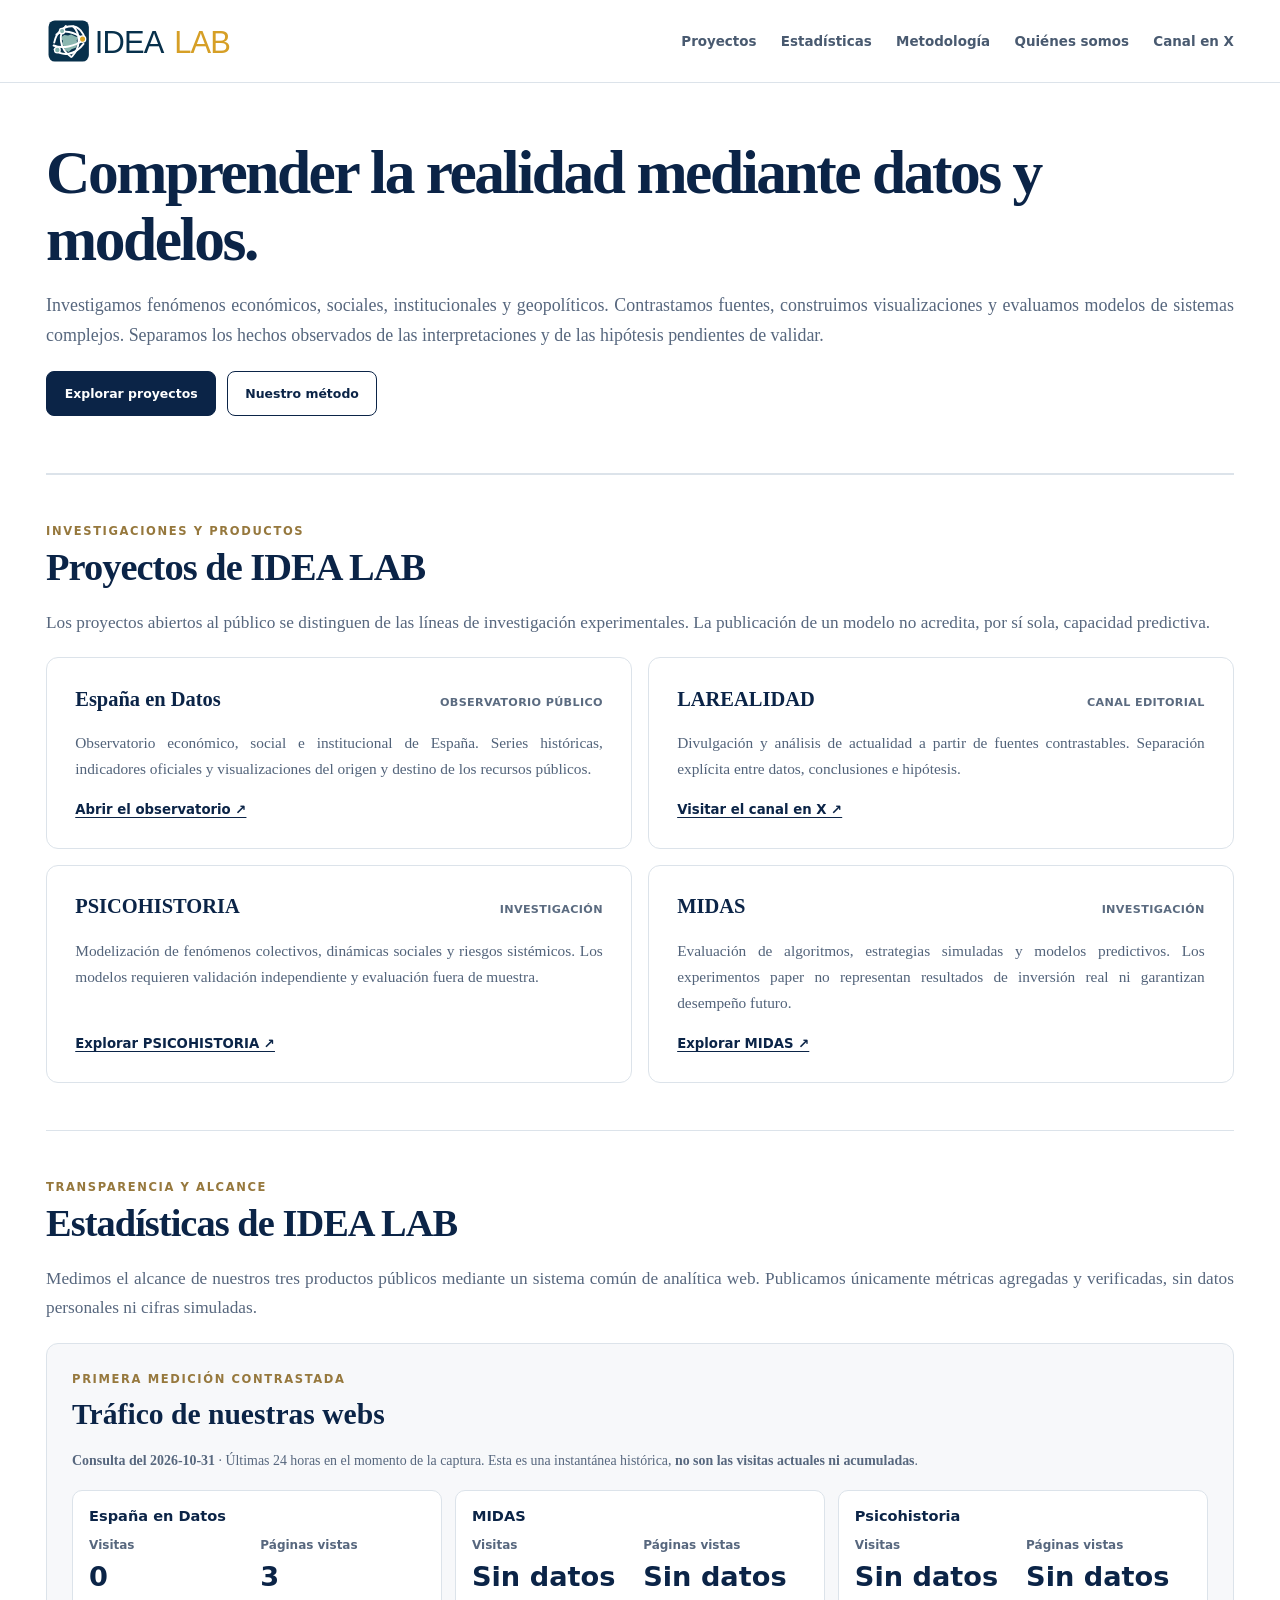
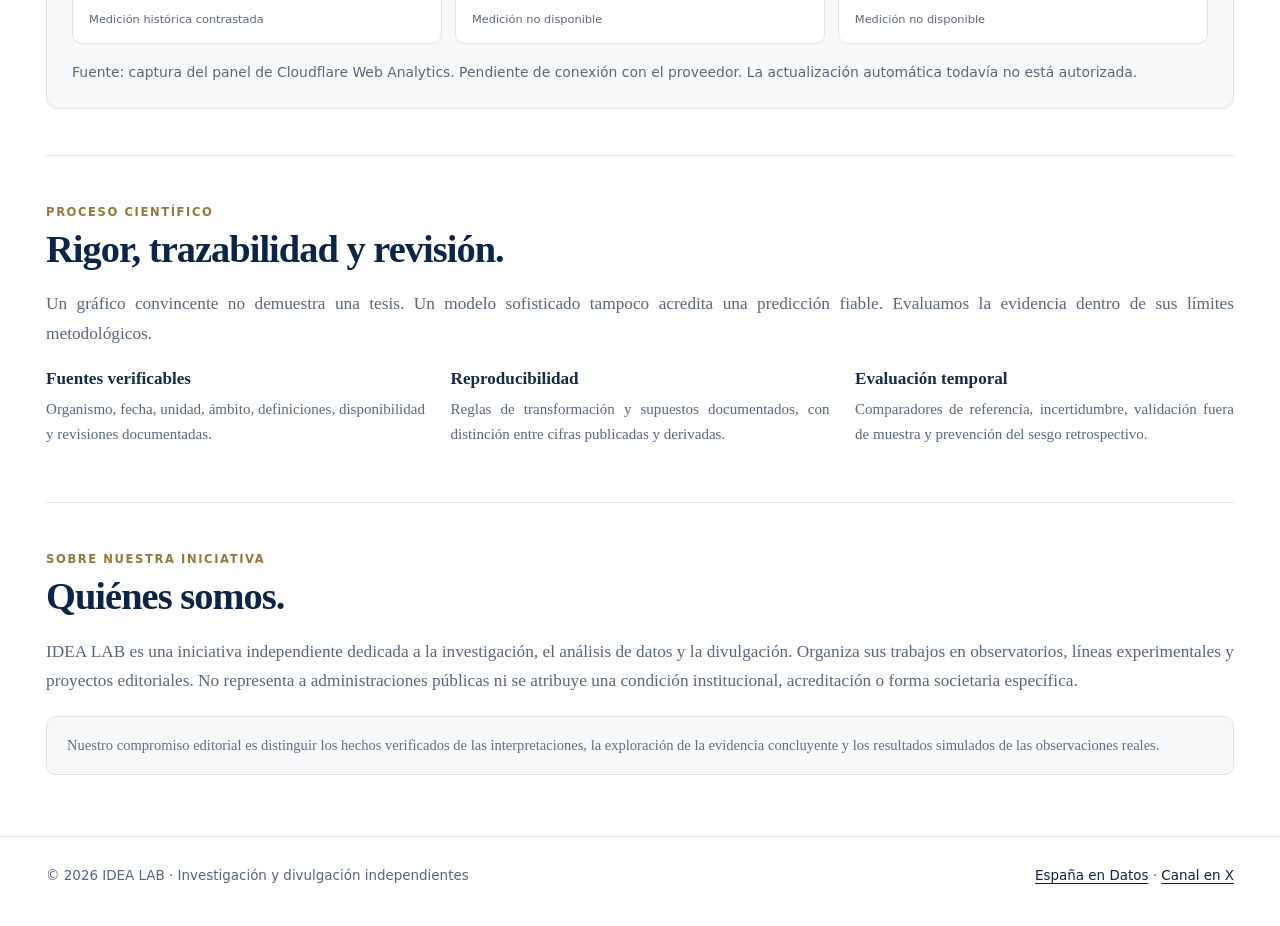
==== index.html @ 25f00e47 "Link the reviewed public Psicohistoria laboratory" ====
<!doctype html>
<html lang="es">
<head>
  <meta charset="utf-8">
  <meta name="viewport" content="width=device-width, initial-scale=1">
  <meta name="theme-color" content="#0b2447">
  <meta name="description" content="IDEA LAB: investigación independiente, datos verificables, observatorios y modelización de sistemas complejos.">
  <meta property="og:type" content="website">
  <meta property="og:title" content="IDEA LAB · Investigación, datos y modelización">
  <meta property="og:description" content="Observatorios, divulgación y modelos contrastables. Investigación independiente basada en evidencia.">
  <meta property="og:url" content="https://idealab2026.github.io/">
  <meta property="og:image" content="https://idealab2026.github.io/social-preview.svg">
  <meta name="twitter:card" content="summary_large_image">
  <link rel="icon" href="/favicon.svg" type="image/svg+xml">
  <link rel="apple-touch-icon" href="/icon-180.svg">
  <link rel="canonical" href="https://idealab2026.github.io/">
  <title>IDEA LAB · Investigación, datos y modelización</title>
  <style>
    :root {color-scheme:light;--navy:#0b2447;--ink:#142b49;--muted:#57677e;--gold:#b08e51;--line:#dce3ea;--paper:#f7f8fa;--teal:#83b3ac}
    *,*::before,*::after {box-sizing:border-box}
    html {scroll-behavior:smooth}
    body {margin:0;background:#fff;color:var(--ink);font-family:Georgia,"Times New Roman",serif}
    a {color:var(--navy);text-underline-offset:3px}
    a:focus-visible {outline:3px solid var(--gold);outline-offset:4px;border-radius:3px}
    .container {max-width:1480px;padding-inline:clamp(16px,3.6vw,58px);margin-inline:auto}
    .header {border-bottom:1px solid var(--line);background:rgba(255,255,255,.97);position:sticky;top:0;z-index:10}
    .headinner {display:flex;align-items:center;justify-content:space-between;gap:1.4rem;min-height:82px}
    .brand {display:block;flex:none;line-height:0}
    .brand img {width:clamp(156px,17vw,208px);height:auto}
    .nav {display:flex;align-items:center;justify-content:flex-end;gap:clamp(12px,1.9vw,30px);flex-wrap:wrap}
    .nav a {font-family:system-ui,-apple-system,sans-serif;text-decoration:none;font-size:.84rem;font-weight:650;color:#495a70}
    .nav a:hover,.textlink:hover {color:#97763c}
    .eyebrow {font:800 .72rem/1.5 system-ui,-apple-system,sans-serif;color:#96783d;letter-spacing:.14em;text-transform:uppercase}
    .hero {display:block;width:100%;padding-block:clamp(28px,4.4vw,64px);border-bottom:1px solid var(--line)}
    h1 {font-size:clamp(2.35rem,4.8vw,5.1rem);line-height:1.08;letter-spacing:-.04em;margin:0 0 1.1rem;color:var(--navy);font-weight:700;width:100%;max-width:none}
    h2 {font-size:clamp(1.8rem,3vw,3.25rem);line-height:1.17;letter-spacing:-.025em;margin:.35rem 0 1rem;color:var(--navy)}
    h3 {font-size:1.28rem;line-height:1.25;margin:0;color:var(--navy)}
    p {line-height:1.72;text-align:justify;text-align-last:left;hyphens:auto}
    .lead {display:block;width:100%;max-width:none;font-size:clamp(1.04rem,1.4vw,1.22rem);color:var(--muted);text-align:justify;text-align-last:left;hyphens:auto;margin:0 0 1.25rem}
    .buttons {display:flex;gap:.65rem;flex-wrap:wrap;margin-top:1.2rem}
    .button {display:inline-flex;align-items:center;justify-content:center;min-height:45px;padding:.65rem 1.1rem;border-radius:8px;border:1px solid var(--navy);font:.78rem/1.3 system-ui,sans-serif;font-weight:750;text-decoration:none}
    .button.primary {background:var(--navy);color:#fff}
    .section {padding-block:clamp(26px,3.6vw,55px);border-top:1px solid var(--line)}
    .sectionintro {color:var(--muted);font-size:1.08rem;margin-bottom:1.25rem;width:100%;max-width:none;text-align:justify;text-align-last:left;hyphens:auto}
    .cards {display:grid;grid-template-columns:repeat(2,minmax(0,1fr));gap:1rem}
    .card {border:1px solid var(--line);border-radius:12px;padding:clamp(18px,2.2vw,30px);display:flex;flex-direction:column;min-height:0;background:#fff}
    .cardtop {display:flex;align-items:baseline;justify-content:space-between;gap:12px;flex-wrap:wrap}
    .status {font:750 .7rem/1.5 system-ui,sans-serif;color:#5b6b80;letter-spacing:.03em}
    .card p {font-size:.96rem;color:#52637a;margin:1.1rem 0}
    .textlink {margin-top:auto;font:750 .83rem/1.5 system-ui,sans-serif}
    .mutedlink {margin-top:auto;font:700 .8rem system-ui,sans-serif;color:#68778b}
    .values {display:grid;grid-template-columns:repeat(3,minmax(0,1fr));gap:1.6rem}
    .value strong {font-size:1.07rem}
    .value p {color:var(--muted);font-size:.94rem;margin:.5rem 0}
    .note {background:var(--paper);padding:1rem 1.25rem;border:1px solid var(--line);border-radius:10px;color:#5f6e83;font-size:.91rem}
    .footer {border-top:1px solid var(--line);padding-block:28px 40px;font: .84rem/1.6 system-ui,sans-serif;color:#53667f}
    .footinner {display:flex;justify-content:space-between;gap:1rem;flex-wrap:wrap}
    @media(max-width:880px){.hero{padding-block:34px 30px}.values{grid-template-columns:1fr;gap:.8rem}}
    @media(max-width:620px){.headinner{align-items:flex-start;min-height:0;padding-block:12px;flex-wrap:wrap}.nav{justify-content:flex-start;width:100%;gap:14px}.cards{grid-template-columns:1fr}.card{min-height:0}h1{letter-spacing:-.025em}.container{padding-inline:15px}}
    @media(prefers-reduced-motion:reduce){html{scroll-behavior:auto}}

    /* Estadísticas · fuente agregada y exclusiva de IDEA LAB */
    .stat-head{display:flex;align-items:flex-start;justify-content:space-between;gap:18px;margin-bottom:16px}
    .stat-head h3{font-size:clamp(1.3rem,2.3vw,1.8rem);margin:3px 0;color:var(--navy)}
    .stat-head p{font:.84rem/1.5 system-ui,sans-serif;color:var(--muted);margin:5px 0;max-width:64ch}
    .stat-filters{display:flex;gap:9px;align-items:center;flex-shrink:0}
    .stat-filters label{font:.7rem/1.4 system-ui,sans-serif;font-weight:700;color:var(--muted);display:grid;gap:5px}
    .stat-filters select{min-height:34px;padding:5px 24px 5px 9px;background:white;border:1px solid var(--line);border-radius:8px;color:var(--navy)}
    .stat-kpis{display:grid;grid-template-columns:repeat(3,minmax(0,1fr));gap:10px;margin:14px 0}
    .stat-kpis article,.stat-box{border:1px solid var(--line);border-radius:11px;padding:clamp(13px,1.4vw,19px);background:white}
    .stat-kpis article{display:grid;gap:8px}
    .stat-kpis span{font:700 .77rem/1.4 system-ui,sans-serif;color:var(--muted)}
    .stat-kpis strong{font-size:clamp(1.3rem,2.5vw,2rem);font-variant-numeric:tabular-nums;color:var(--navy)}
    .stat-content{display:grid;grid-template-columns:1.2fr 1fr;gap:12px}
    .stat-box-title{display:flex;align-items:center;justify-content:space-between;gap:10px;border-bottom:1px solid var(--line);padding-bottom:10px}
    .stat-box-title strong{font:750 .86rem system-ui,sans-serif}
    .stat-box-title span{font:.73rem system-ui,sans-serif;color:var(--muted)}
    .stat-bars{height:180px;display:flex;align-items:end;gap:clamp(3px,.6vw,9px);padding:17px 0 0}
    .stat-bar-item{height:100%;display:flex;flex:0 0 clamp(24px,5vw,46px);min-width:0;flex-direction:column;align-items:stretch;gap:4px}
    .stat-bar-rail{flex:1;display:flex;align-items:end;position:relative;min-height:0;border-bottom:1px solid var(--line)}
    .stat-bar-rail i{display:block;width:100%;background:#2b688f;border-radius:4px 4px 0 0;opacity:.9}
    .stat-bar-rail i.stat-missing{height:2px;background:#bcc6d1}
    .stat-bar-item>span{font:600 .56rem/1.3 system-ui,sans-serif;color:#617087;text-align:center;white-space:nowrap}
    .stat-site-list article{padding:11px 0;border-bottom:1px solid var(--line)}
    .stat-site-list article:last-child{border-bottom:0}
    .stat-site-title{display:flex;justify-content:space-between;align-items:baseline;gap:8px}
    .stat-site-title a{font:750 .91rem system-ui,sans-serif;text-decoration:none}
    .stat-site-title strong{font:750 .93rem system-ui,sans-serif;font-variant-numeric:tabular-nums}
    .stat-site-title strong.stat-site-visits{font-size:clamp(1.1rem,1.65vw,1.55rem);color:var(--navy);white-space:nowrap}
    .stat-site-title strong.stat-site-visits small{font:600 .72rem/1.3 system-ui,sans-serif;color:var(--muted)}
    .stat-site-pageviews{font-weight:700;color:var(--navy)}
    .stat-bars{overflow-x:auto;justify-content:flex-start}

    .stat-site-list p{font:.73rem/1.3 system-ui,sans-serif;color:var(--muted);margin:4px 0}
    .stat-progress{height:5px;border-radius:9px;background:#e9eef2;overflow:hidden}
    .stat-progress i{display:block;height:100%;background:#348a90;border-radius:9px}
    .stat-source{font:.73rem/1.5 system-ui,sans-serif;color:var(--muted);margin:13px 0 0}
    .stat-await{border:1px solid var(--line);border-radius:12px;padding:clamp(16px,3vw,25px);background:var(--paper)}
    .stat-await>strong{font-size:1.13rem;color:var(--navy)}
    .stat-await p{font-size:.87rem;color:var(--muted)}
    .stat-products{display:grid;grid-template-columns:repeat(3,minmax(0,1fr));gap:10px;margin:12px 0}
    .stat-products a{display:grid;gap:7px;padding:13px;background:white;border:1px solid var(--line);border-radius:9px;font:750 .83rem system-ui,sans-serif;text-decoration:none}
    .stat-products small{font-size:.69rem;color:var(--muted);font-weight:500}
    .stat-empty{padding:38px 12px;font:.85rem/1.5 system-ui,sans-serif;color:var(--muted)}

    .stat-snapshot-title{font-size:clamp(1.35rem,2.5vw,1.85rem);margin:.45rem 0 1rem}
    .stat-snapshot-cards{display:grid;grid-template-columns:repeat(3,minmax(0,1fr));gap:.8rem;margin:1.1rem 0}
    .stat-snapshot-card{background:#fff;border:1px solid var(--line);border-radius:10px;padding:1rem;min-width:0}
    .stat-snapshot-counts{display:grid;grid-template-columns:repeat(2,minmax(0,1fr));gap:.4rem;margin:.9rem 0}
    .stat-snapshot-counts span{display:grid;gap:.3rem;font:600 .75rem/1.3 system-ui,sans-serif;color:var(--muted)}
    .stat-snapshot-counts strong{font-size:clamp(1.1rem,2.2vw,1.7rem);font-variant-numeric:tabular-nums;color:var(--navy)}
    .stat-snapshot-card small{font:.71rem/1.4 system-ui,sans-serif;color:var(--muted)}
    @media(max-width:750px){.stat-snapshot-cards{grid-template-columns:1fr}.stat-snapshot-counts{gap:1rem}}
    @media(max-width:880px){.stat-content{grid-template-columns:1fr}}
    @media(max-width:620px){.stat-head{flex-direction:column}.stat-filters{width:100%;justify-content:flex-start}
      .stat-kpis{grid-template-columns:repeat(3,minmax(0,1fr));gap:5px}.stat-kpis article{padding:10px}
      .stat-kpis span{font-size:.66rem}.stat-kpis strong{font-size:1.17rem}
      .stat-products{grid-template-columns:1fr}.stat-bars{height:145px}.stat-bar-item>span{font-size:.5rem}}

  </style>
</head>
<body>
  <header class="header"><div class="container headinner">
    <a class="brand" href="/" aria-label="IDEA LAB · Inicio"><img src="/logo-idea-lab.svg" width="208" height="50" alt="IDEA LAB"></a>
    <nav class="nav" aria-label="Menú principal"><a href="#proyectos">Proyectos</a><a href="#estadisticas">Estadísticas</a><a href="#metodo">Metodología</a><a href="#nosotros">Quiénes somos</a><a href="https://x.com/LARREALIDAD" target="_blank" rel="noopener noreferrer">Canal en X</a></nav>
  </div></header>
  <main class="container">
    <section class="hero" aria-labelledby="main-title">
      <h1 id="main-title">Comprender la realidad mediante datos y modelos.</h1>
      <p class="lead">Investigamos fenómenos económicos, sociales, institucionales y geopolíticos. Contrastamos fuentes, construimos visualizaciones y evaluamos modelos de sistemas complejos. Separamos los hechos observados de las interpretaciones y de las hipótesis pendientes de validar.</p>
      <div class="buttons"><a class="button primary" href="#proyectos">Explorar proyectos</a><a class="button" href="#metodo">Nuestro método</a></div>
    </section>
    <section class="section" id="proyectos" aria-labelledby="proyectos-title">
      <span class="eyebrow">Investigaciones y productos</span><h2 id="proyectos-title">Proyectos de IDEA LAB</h2>
      <p class="sectionintro">Los proyectos abiertos al público se distinguen de las líneas de investigación experimentales. La publicación de un modelo no acredita, por sí sola, capacidad predictiva.</p>
      <div class="cards">
        <article class="card"><div class="cardtop"><h3>España en Datos</h3><span class="status">OBSERVATORIO PÚBLICO</span></div><p>Observatorio económico, social e institucional de España. Series históricas, indicadores oficiales y visualizaciones del origen y destino de los recursos públicos.</p><a class="textlink" href="https://idealab2026.github.io/dashboard-gobierno/">Abrir el observatorio ↗</a></article>
        <article class="card"><div class="cardtop"><h3>LAREALIDAD</h3><span class="status">CANAL EDITORIAL</span></div><p>Divulgación y análisis de actualidad a partir de fuentes contrastables. Separación explícita entre datos, conclusiones e hipótesis.</p><a class="textlink" href="https://x.com/LARREALIDAD" target="_blank" rel="noopener noreferrer">Visitar el canal en X ↗</a></article>
        <article class="card"><div class="cardtop"><h3>PSICOHISTORIA</h3><span class="status">INVESTIGACIÓN</span></div><p>Modelización de fenómenos colectivos, dinámicas sociales y riesgos sistémicos. Los modelos requieren validación independiente y evaluación fuera de muestra.</p><a class="textlink" href="https://idealab2026.github.io/psicohistoria/">Explorar PSICOHISTORIA ↗</a></article>
        <article class="card"><div class="cardtop"><h3>MIDAS</h3><span class="status">INVESTIGACIÓN</span></div><p>Evaluación de algoritmos, estrategias simuladas y modelos predictivos. Los experimentos paper no representan resultados de inversión real ni garantizan desempeño futuro.</p><a class="textlink" href="https://idealab2026.github.io/laboratorio-cuantitativo/">Explorar MIDAS ↗</a></article>
      </div>
    </section>
    <section class="section" id="estadisticas" aria-labelledby="estadisticas-title">
      <span class="eyebrow">Transparencia y alcance</span><h2 id="estadisticas-title">Estadísticas de IDEA LAB</h2>
      <p class="sectionintro">Medimos el alcance de nuestros tres productos públicos mediante un sistema común de analítica web. Publicamos únicamente métricas agregadas y verificadas, sin datos personales ni cifras simuladas.</p>
      <div id="stats-dashboard" aria-live="polite"><div class="stat-await"><strong>Consultando estadísticas…</strong><p>El informe se genera con datos agregados procedentes del proveedor de analítica web.</p></div></div>
    </section>
    <section class="section" id="metodo" aria-labelledby="metodo-title">
      <span class="eyebrow">Proceso científico</span><h2 id="metodo-title">Rigor, trazabilidad y revisión.</h2>
      <p class="sectionintro">Un gráfico convincente no demuestra una tesis. Un modelo sofisticado tampoco acredita una predicción fiable. Evaluamos la evidencia dentro de sus límites metodológicos.</p>
      <div class="values"><div class="value"><strong>Fuentes verificables</strong><p>Organismo, fecha, unidad, ámbito, definiciones, disponibilidad y revisiones documentadas.</p></div><div class="value"><strong>Reproducibilidad</strong><p>Reglas de transformación y supuestos documentados, con distinción entre cifras publicadas y derivadas.</p></div><div class="value"><strong>Evaluación temporal</strong><p>Comparadores de referencia, incertidumbre, validación fuera de muestra y prevención del sesgo retrospectivo.</p></div></div>
    </section>
    <section class="section" id="nosotros" aria-labelledby="nosotros-title">
      <span class="eyebrow">Sobre nuestra iniciativa</span><h2 id="nosotros-title">Quiénes somos.</h2>
      <p class="sectionintro">IDEA LAB es una iniciativa independiente dedicada a la investigación, el análisis de datos y la divulgación. Organiza sus trabajos en observatorios, líneas experimentales y proyectos editoriales. No representa a administraciones públicas ni se atribuye una condición institucional, acreditación o forma societaria específica.</p>
      <p class="note">Nuestro compromiso editorial es distinguir los hechos verificados de las interpretaciones, la exploración de la evidencia concluyente y los resultados simulados de las observaciones reales.</p>
    </section>
  </main>
  <footer class="footer"><div class="container footinner"><span>© 2026 IDEA LAB · Investigación y divulgación independientes</span><span><a href="https://idealab2026.github.io/dashboard-gobierno/">España en Datos</a> · <a href="https://x.com/LARREALIDAD" target="_blank" rel="noopener noreferrer">Canal en X</a></span></div></footer>
<script type="module" src="/stats.js"></script>
</body>
</html>
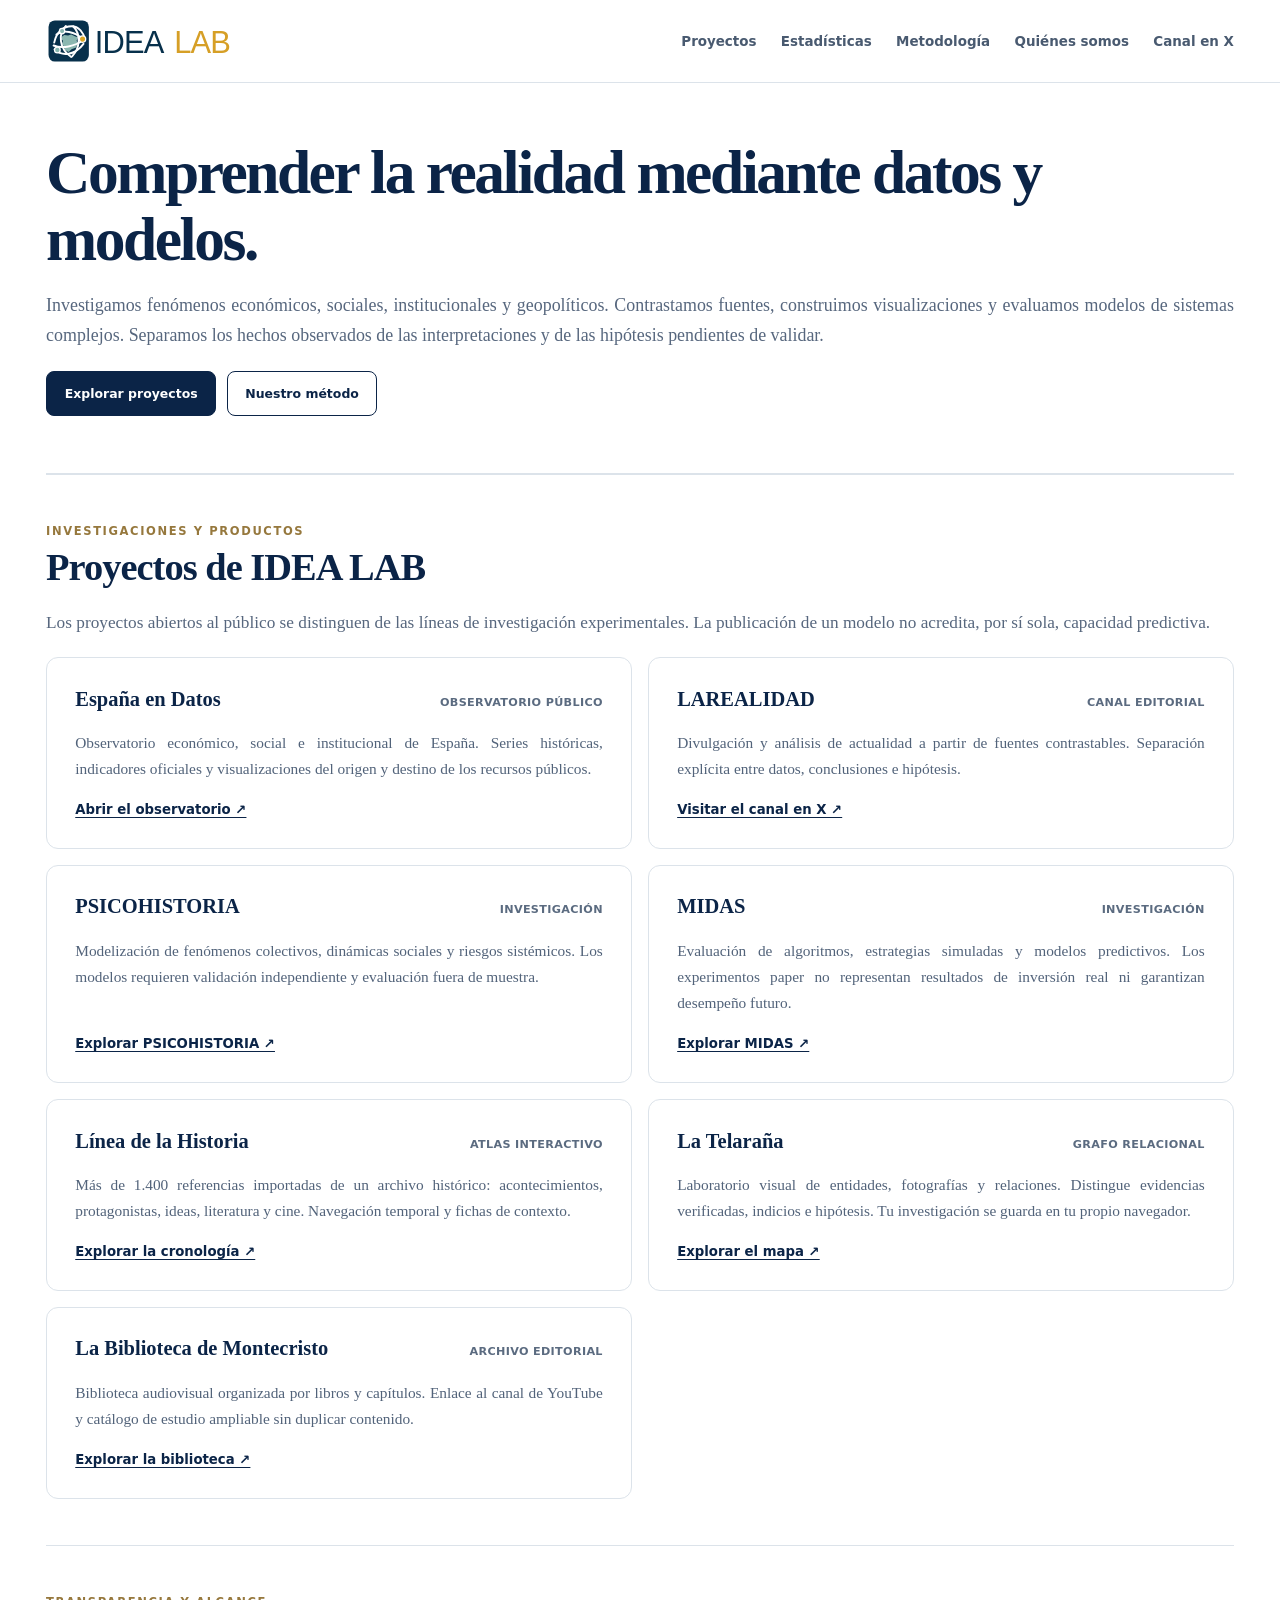
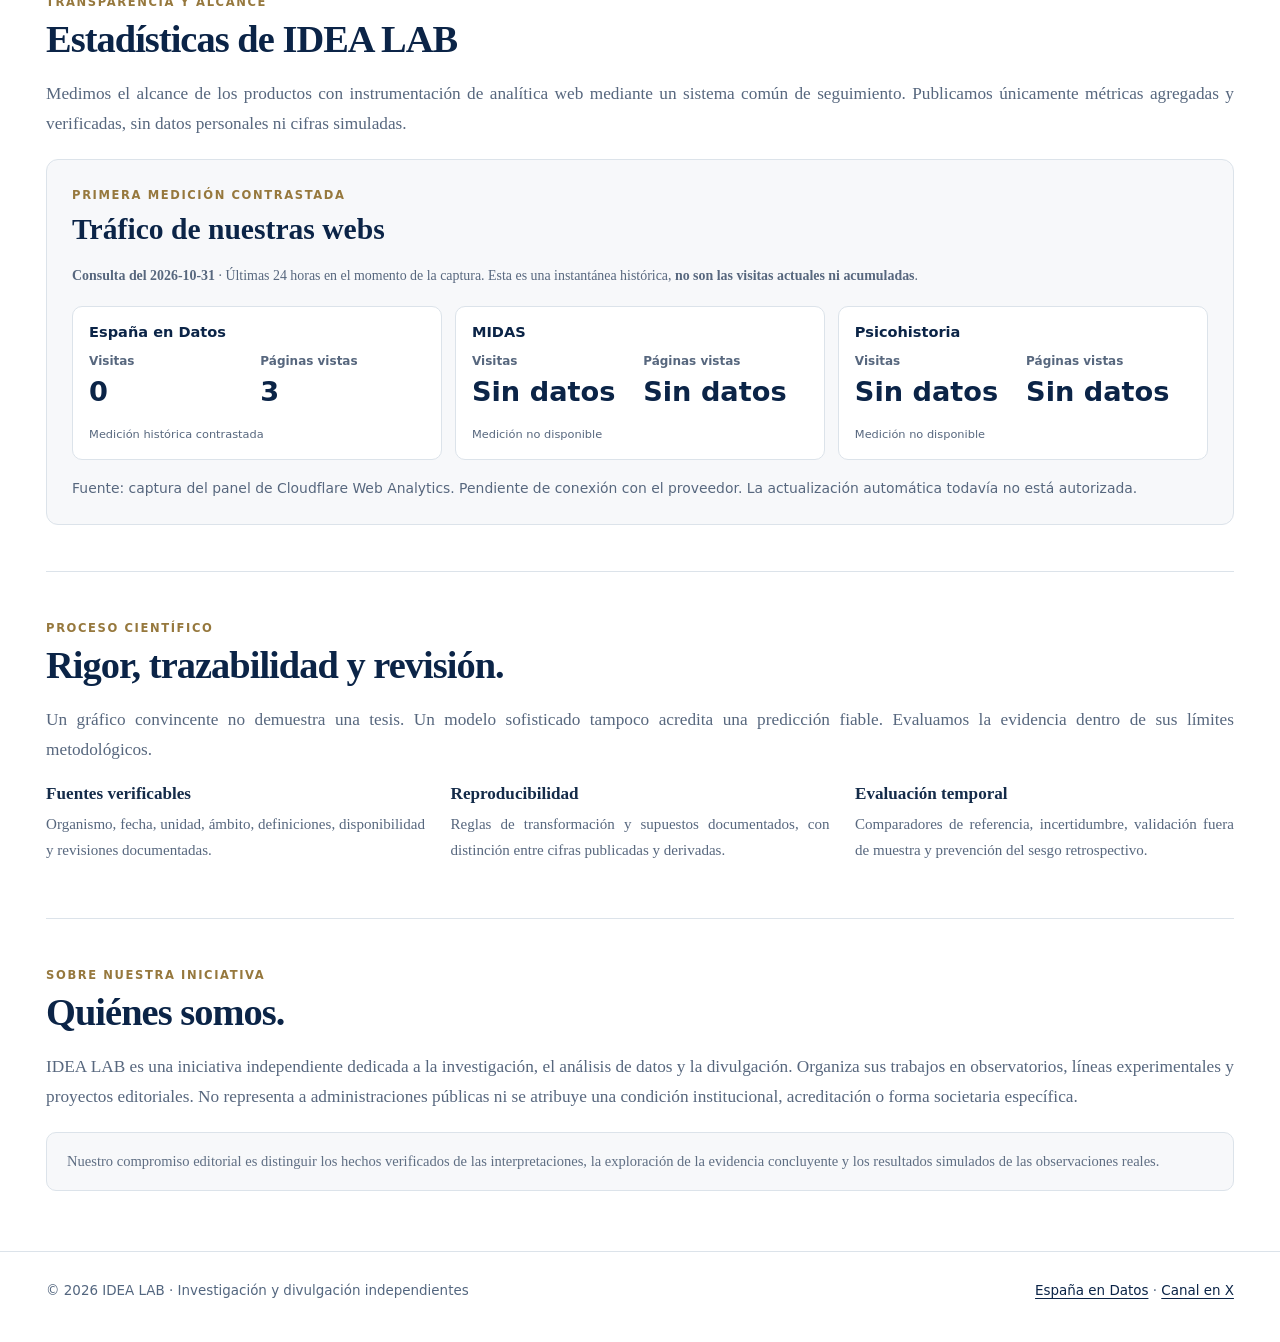
==== commit 924ecd62: "feat: list three new independent IDEA LAB web projects" ====
--- a/index.html
+++ b/index.html
@@ -138,11 +138,14 @@
         <article class="card"><div class="cardtop"><h3>LAREALIDAD</h3><span class="status">CANAL EDITORIAL</span></div><p>Divulgación y análisis de actualidad a partir de fuentes contrastables. Separación explícita entre datos, conclusiones e hipótesis.</p><a class="textlink" href="https://x.com/LARREALIDAD" target="_blank" rel="noopener noreferrer">Visitar el canal en X ↗</a></article>
         <article class="card"><div class="cardtop"><h3>PSICOHISTORIA</h3><span class="status">INVESTIGACIÓN</span></div><p>Modelización de fenómenos colectivos, dinámicas sociales y riesgos sistémicos. Los modelos requieren validación independiente y evaluación fuera de muestra.</p><a class="textlink" href="https://idealab2026.github.io/psicohistoria/">Explorar PSICOHISTORIA ↗</a></article>
         <article class="card"><div class="cardtop"><h3>MIDAS</h3><span class="status">INVESTIGACIÓN</span></div><p>Evaluación de algoritmos, estrategias simuladas y modelos predictivos. Los experimentos paper no representan resultados de inversión real ni garantizan desempeño futuro.</p><a class="textlink" href="https://idealab2026.github.io/laboratorio-cuantitativo/">Explorar MIDAS ↗</a></article>
+        <article class="card"><div class="cardtop"><h3>Línea de la Historia</h3><span class="status">ATLAS INTERACTIVO</span></div><p>Más de 1.400 referencias importadas de un archivo histórico: acontecimientos, protagonistas, ideas, literatura y cine. Navegación temporal y fichas de contexto.</p><a class="textlink" href="/linea-historia/">Explorar la cronología ↗</a></article>
+        <article class="card"><div class="cardtop"><h3>La Telaraña</h3><span class="status">GRAFO RELACIONAL</span></div><p>Laboratorio visual de entidades, fotografías y relaciones. Distingue evidencias verificadas, indicios e hipótesis. Tu investigación se guarda en tu propio navegador.</p><a class="textlink" href="/la-telarana/">Explorar el mapa ↗</a></article>
+        <article class="card"><div class="cardtop"><h3>La Biblioteca de Montecristo</h3><span class="status">ARCHIVO EDITORIAL</span></div><p>Biblioteca audiovisual organizada por libros y capítulos. Enlace al canal de YouTube y catálogo de estudio ampliable sin duplicar contenido.</p><a class="textlink" href="/biblioteca-montecristo/">Explorar la biblioteca ↗</a></article>
       </div>
     </section>
     <section class="section" id="estadisticas" aria-labelledby="estadisticas-title">
       <span class="eyebrow">Transparencia y alcance</span><h2 id="estadisticas-title">Estadísticas de IDEA LAB</h2>
-      <p class="sectionintro">Medimos el alcance de nuestros tres productos públicos mediante un sistema común de analítica web. Publicamos únicamente métricas agregadas y verificadas, sin datos personales ni cifras simuladas.</p>
+      <p class="sectionintro">Medimos el alcance de los productos con instrumentación de analítica web mediante un sistema común de seguimiento. Publicamos únicamente métricas agregadas y verificadas, sin datos personales ni cifras simuladas.</p>
       <div id="stats-dashboard" aria-live="polite"><div class="stat-await"><strong>Consultando estadísticas…</strong><p>El informe se genera con datos agregados procedentes del proveedor de analítica web.</p></div></div>
     </section>
     <section class="section" id="metodo" aria-labelledby="metodo-title">
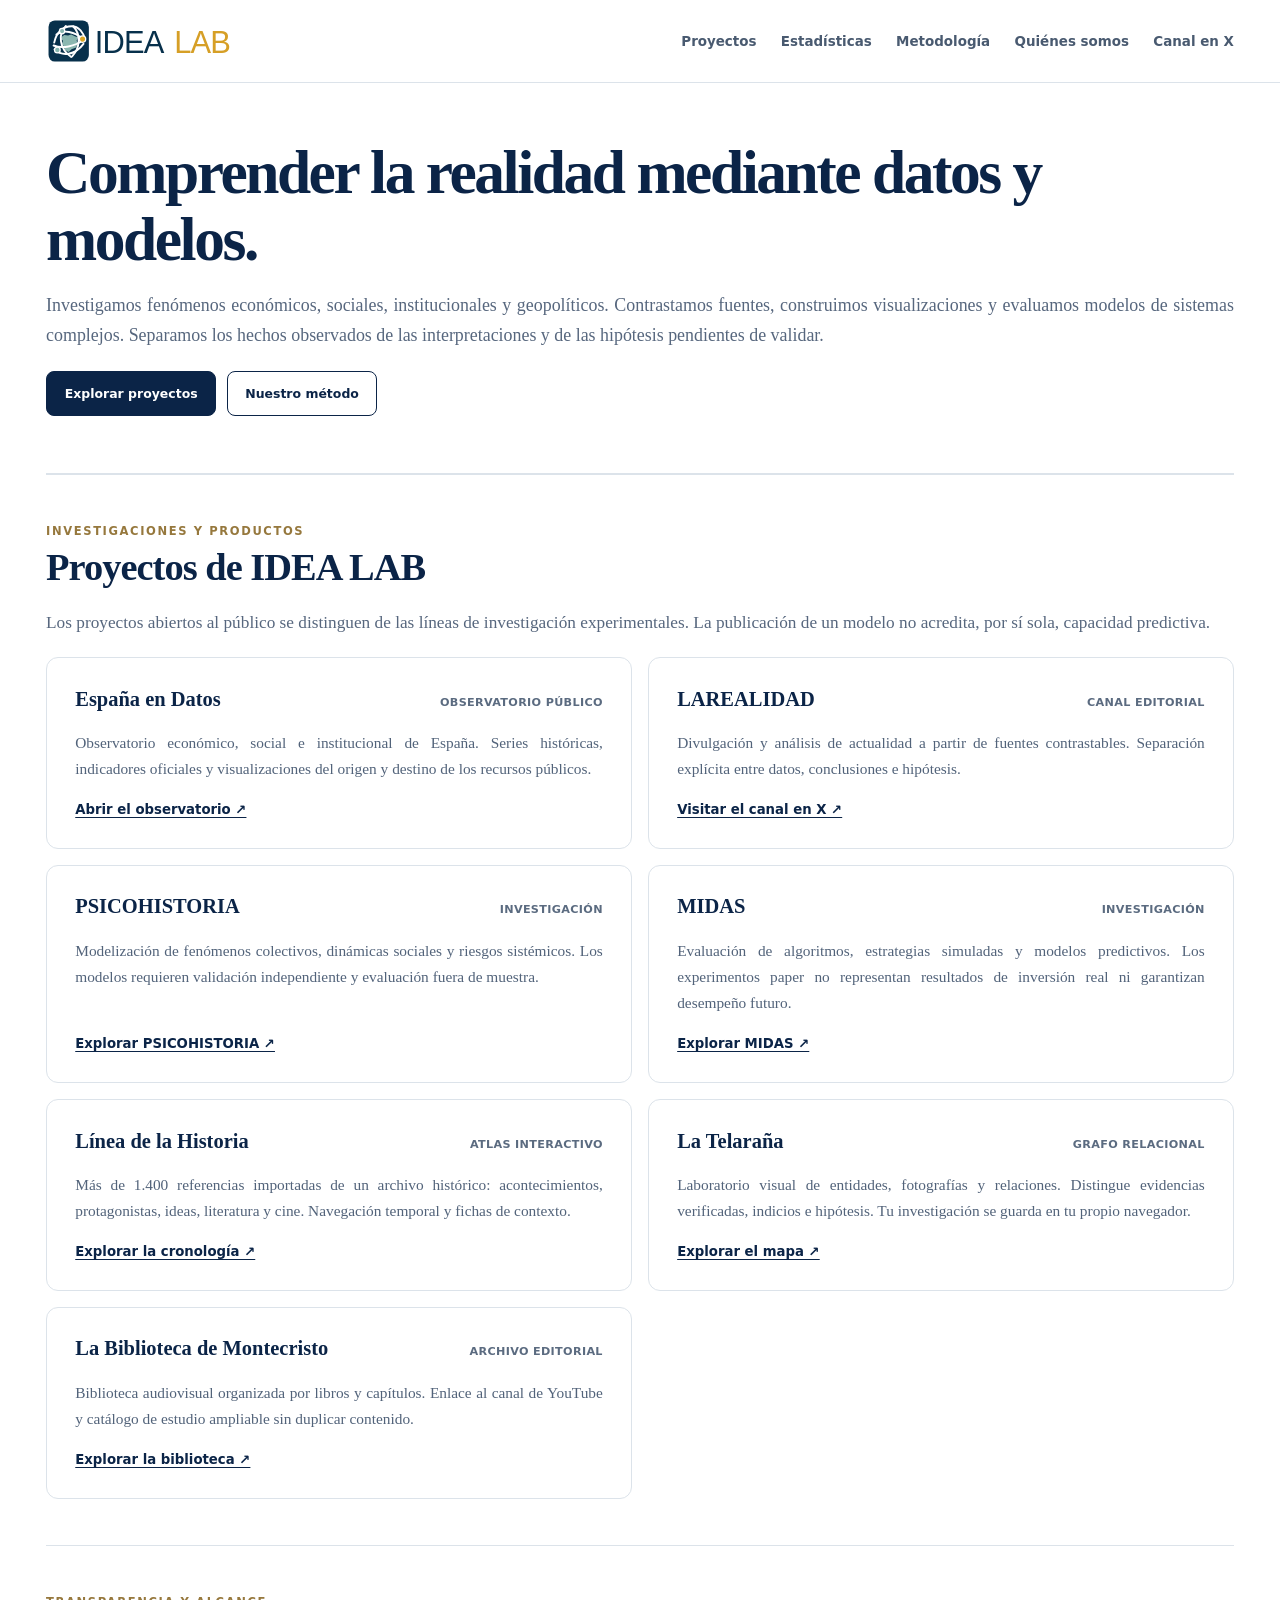
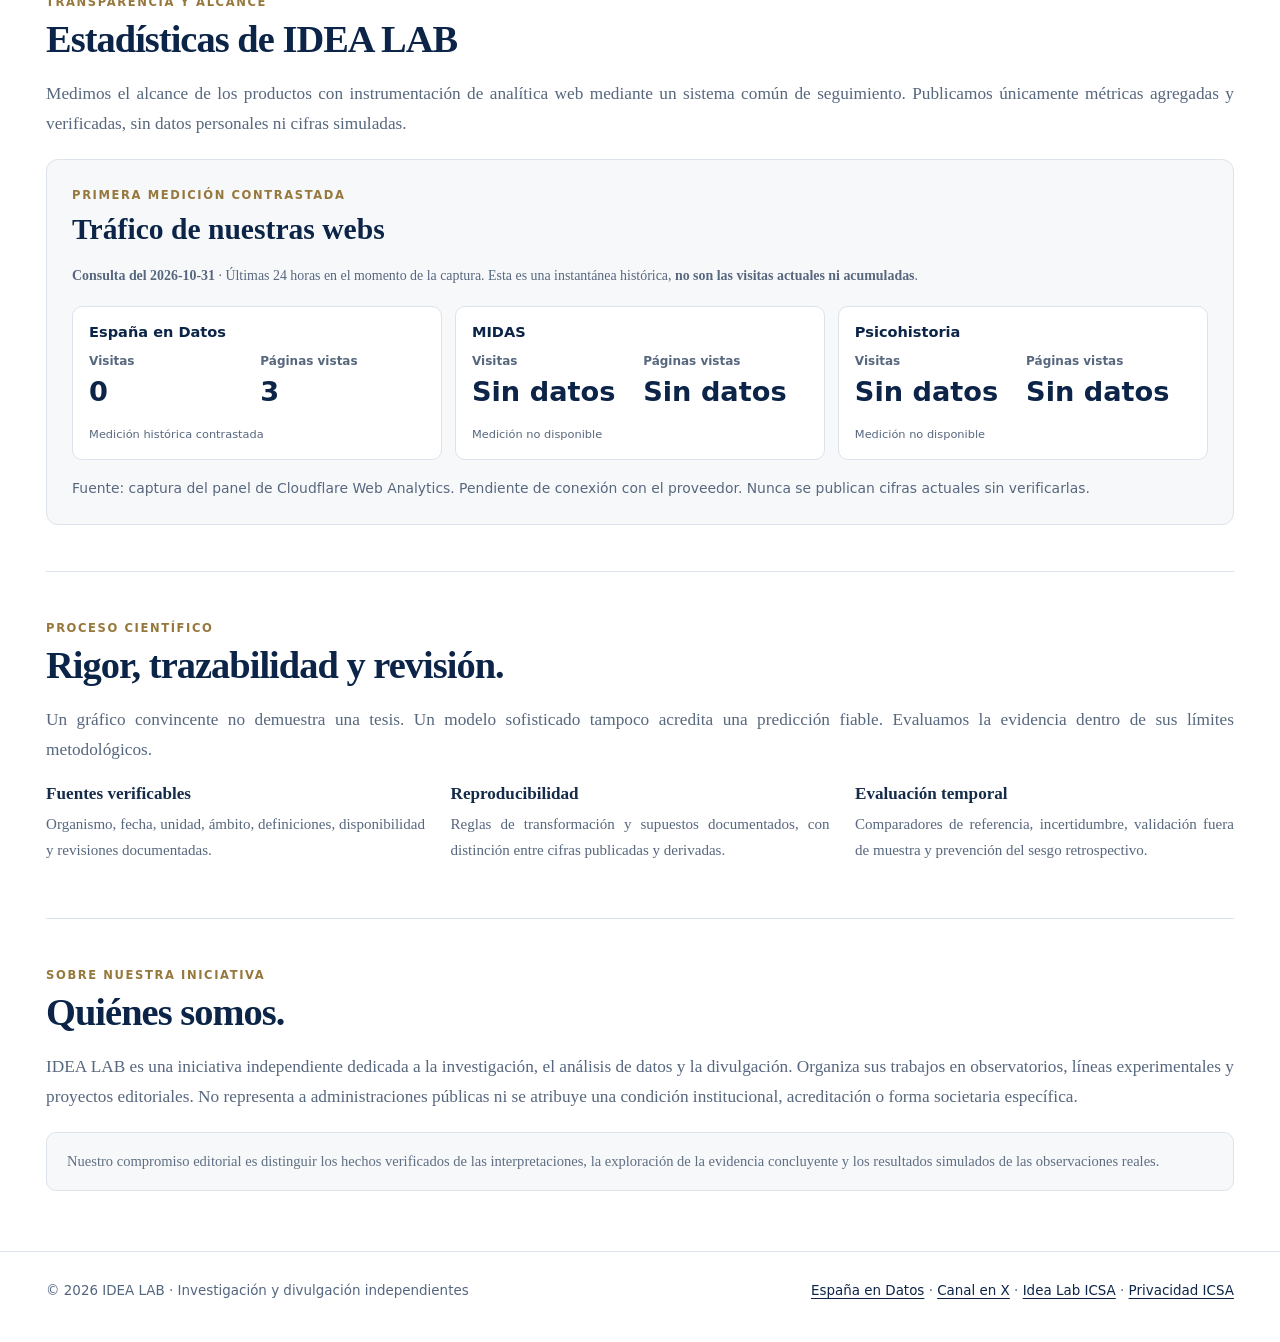
==== commit 3773c0ba: "feat(icsa): link public OAuth disclosures from IDEA LAB home" ====
--- a/index.html
+++ b/index.html
@@ -159,7 +159,7 @@
       <p class="note">Nuestro compromiso editorial es distinguir los hechos verificados de las interpretaciones, la exploración de la evidencia concluyente y los resultados simulados de las observaciones reales.</p>
     </section>
   </main>
-  <footer class="footer"><div class="container footinner"><span>© 2026 IDEA LAB · Investigación y divulgación independientes</span><span><a href="https://idealab2026.github.io/dashboard-gobierno/">España en Datos</a> · <a href="https://x.com/LARREALIDAD" target="_blank" rel="noopener noreferrer">Canal en X</a></span></div></footer>
+  <footer class="footer"><div class="container footinner"><span>© 2026 IDEA LAB · Investigación y divulgación independientes</span><span><a href="https://idealab2026.github.io/dashboard-gobierno/">España en Datos</a> · <a href="https://x.com/LARREALIDAD" target="_blank" rel="noopener noreferrer">Canal en X</a> · <a href="/icsa/">Idea Lab ICSA</a> · <a href="/icsa/privacidad.html">Privacidad ICSA</a></span></div></footer>
 <script type="module" src="/stats.js"></script>
 </body>
 </html>
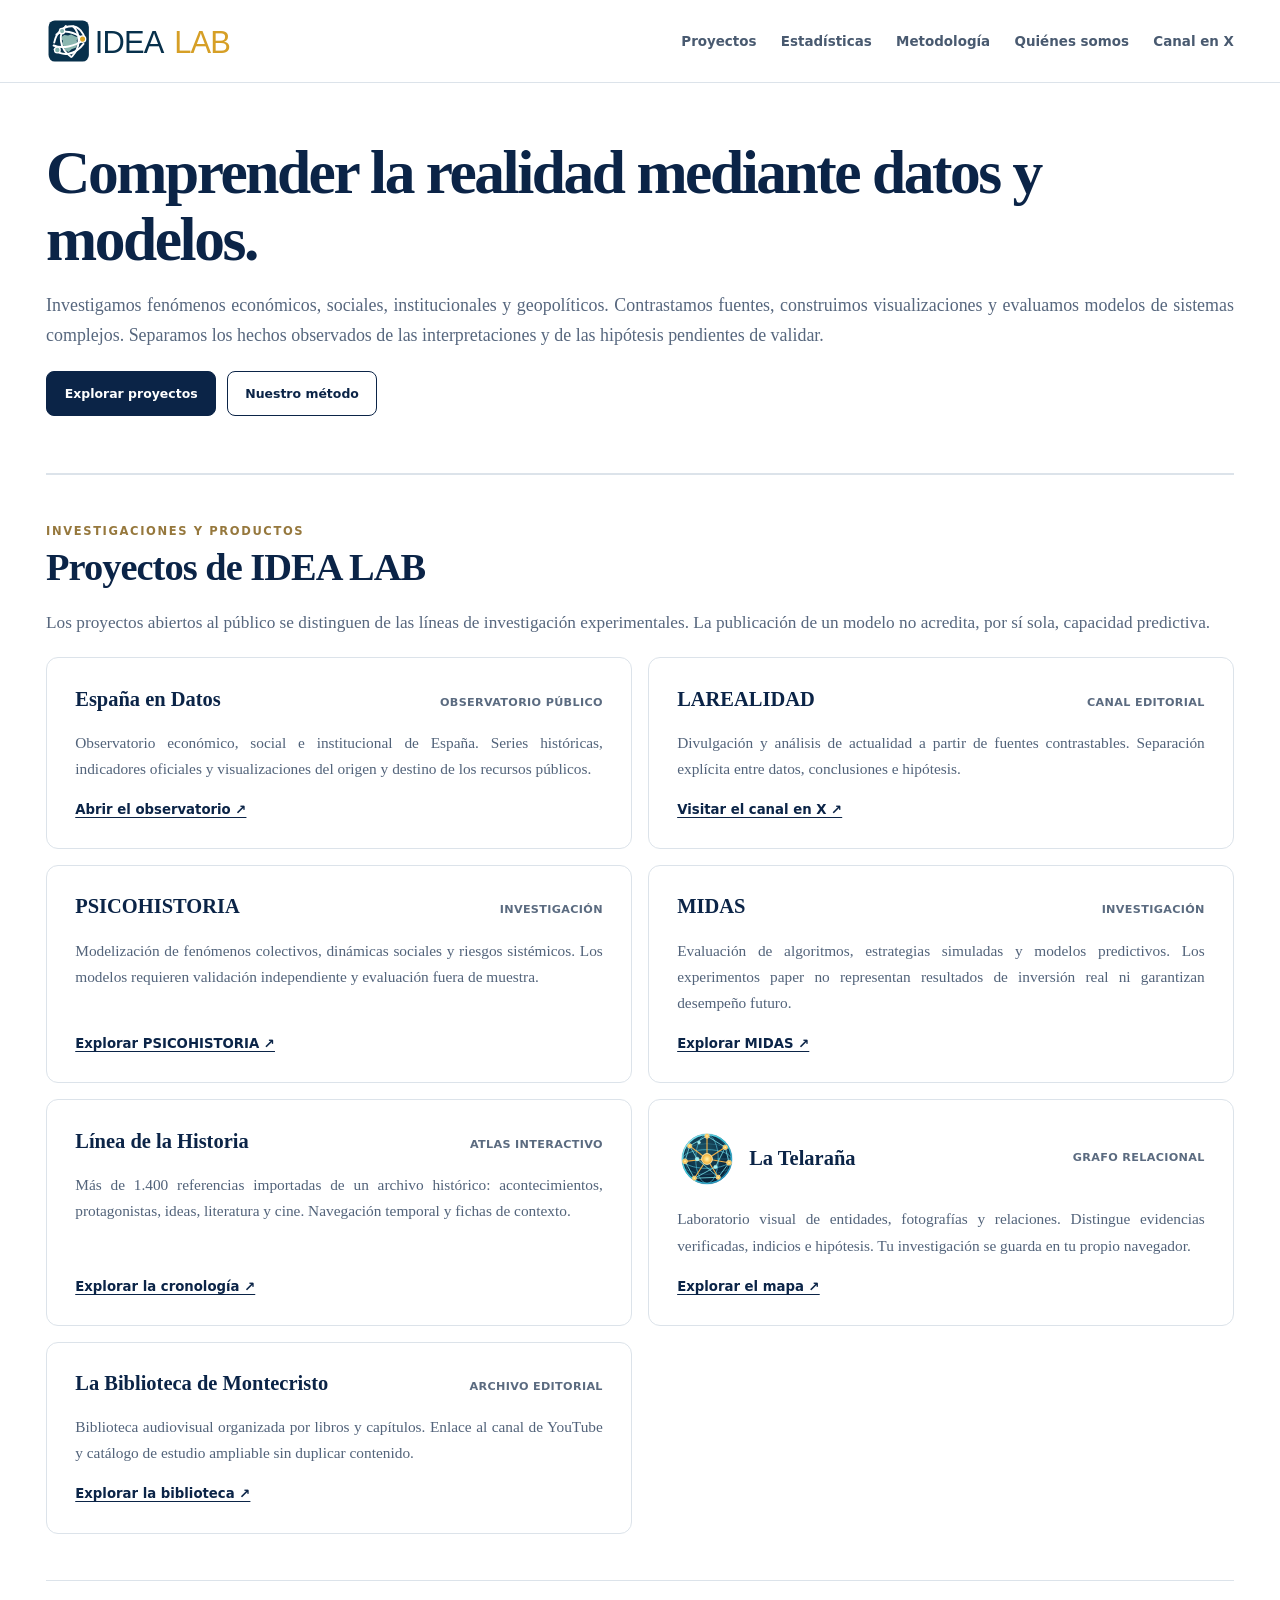
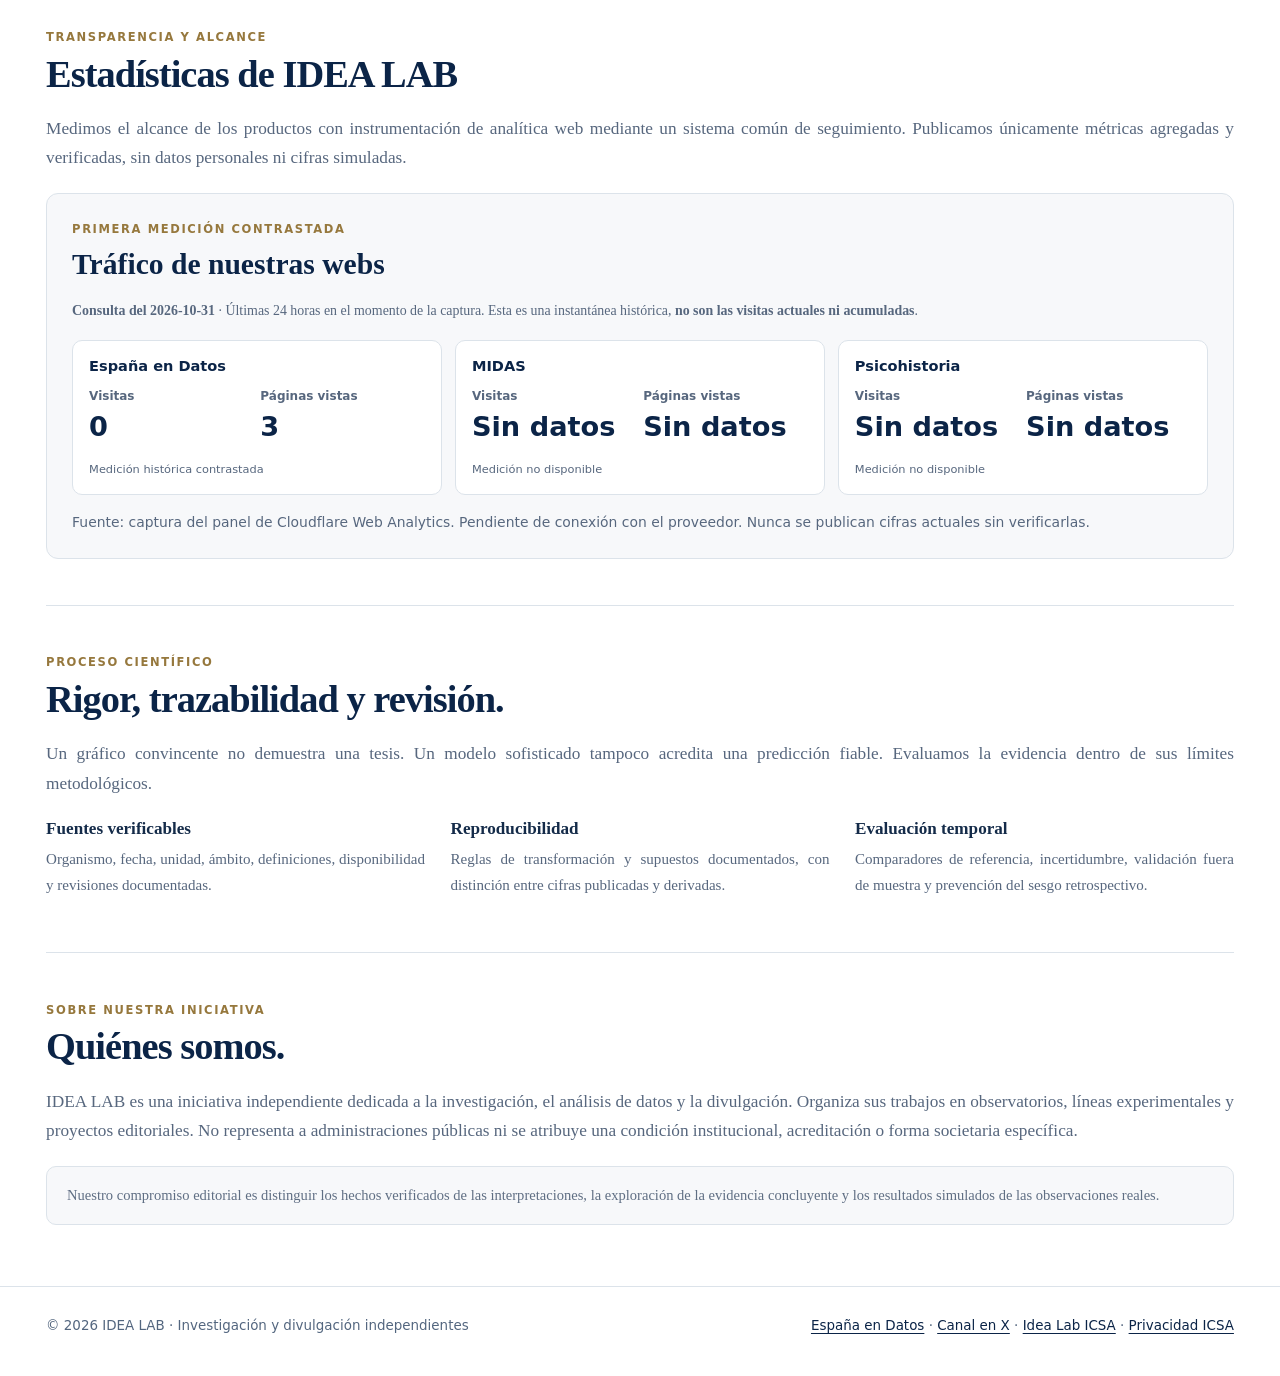
==== commit 58c94e5b: "Mostrar icono propio de La Telaraña junto al título de la tarjeta en IDEA LAB" ====
--- a/index.html
+++ b/index.html
@@ -45,6 +45,11 @@
     .cards {display:grid;grid-template-columns:repeat(2,minmax(0,1fr));gap:1rem}
     .card {border:1px solid var(--line);border-radius:12px;padding:clamp(18px,2.2vw,30px);display:flex;flex-direction:column;min-height:0;background:#fff}
     .cardtop {display:flex;align-items:baseline;justify-content:space-between;gap:12px;flex-wrap:wrap}
+    .cardtop.with-project-icon{align-items:center}
+    .project-icon-title{display:flex;align-items:center;gap:12px;min-width:0}
+    .project-icon-title img{display:block;width:60px;height:60px;flex:0 0 60px;object-fit:contain}
+    .project-icon-title h3{margin:0}
+    @media(max-width:620px){.project-icon-title img{width:50px;height:50px;flex-basis:50px}}
     .status {font:750 .7rem/1.5 system-ui,sans-serif;color:#5b6b80;letter-spacing:.03em}
     .card p {font-size:.96rem;color:#52637a;margin:1.1rem 0}
     .textlink {margin-top:auto;font:750 .83rem/1.5 system-ui,sans-serif}
@@ -139,7 +144,7 @@
         <article class="card"><div class="cardtop"><h3>PSICOHISTORIA</h3><span class="status">INVESTIGACIÓN</span></div><p>Modelización de fenómenos colectivos, dinámicas sociales y riesgos sistémicos. Los modelos requieren validación independiente y evaluación fuera de muestra.</p><a class="textlink" href="https://idealab2026.github.io/psicohistoria/">Explorar PSICOHISTORIA ↗</a></article>
         <article class="card"><div class="cardtop"><h3>MIDAS</h3><span class="status">INVESTIGACIÓN</span></div><p>Evaluación de algoritmos, estrategias simuladas y modelos predictivos. Los experimentos paper no representan resultados de inversión real ni garantizan desempeño futuro.</p><a class="textlink" href="https://idealab2026.github.io/laboratorio-cuantitativo/">Explorar MIDAS ↗</a></article>
         <article class="card"><div class="cardtop"><h3>Línea de la Historia</h3><span class="status">ATLAS INTERACTIVO</span></div><p>Más de 1.400 referencias importadas de un archivo histórico: acontecimientos, protagonistas, ideas, literatura y cine. Navegación temporal y fichas de contexto.</p><a class="textlink" href="/linea-historia/">Explorar la cronología ↗</a></article>
-        <article class="card"><div class="cardtop"><h3>La Telaraña</h3><span class="status">GRAFO RELACIONAL</span></div><p>Laboratorio visual de entidades, fotografías y relaciones. Distingue evidencias verificadas, indicios e hipótesis. Tu investigación se guarda en tu propio navegador.</p><a class="textlink" href="/la-telarana/">Explorar el mapa ↗</a></article>
+        <article class="card"><div class="cardtop with-project-icon"><div class="project-icon-title"><img src="/la-telarana/icon.svg?v=20261115" alt="" width="60" height="60" loading="lazy" decoding="async"><h3>La Telaraña</h3></div><span class="status">GRAFO RELACIONAL</span></div><p>Laboratorio visual de entidades, fotografías y relaciones. Distingue evidencias verificadas, indicios e hipótesis. Tu investigación se guarda en tu propio navegador.</p><a class="textlink" href="/la-telarana/">Explorar el mapa ↗</a></article>
         <article class="card"><div class="cardtop"><h3>La Biblioteca de Montecristo</h3><span class="status">ARCHIVO EDITORIAL</span></div><p>Biblioteca audiovisual organizada por libros y capítulos. Enlace al canal de YouTube y catálogo de estudio ampliable sin duplicar contenido.</p><a class="textlink" href="/biblioteca-montecristo/">Explorar la biblioteca ↗</a></article>
       </div>
     </section>
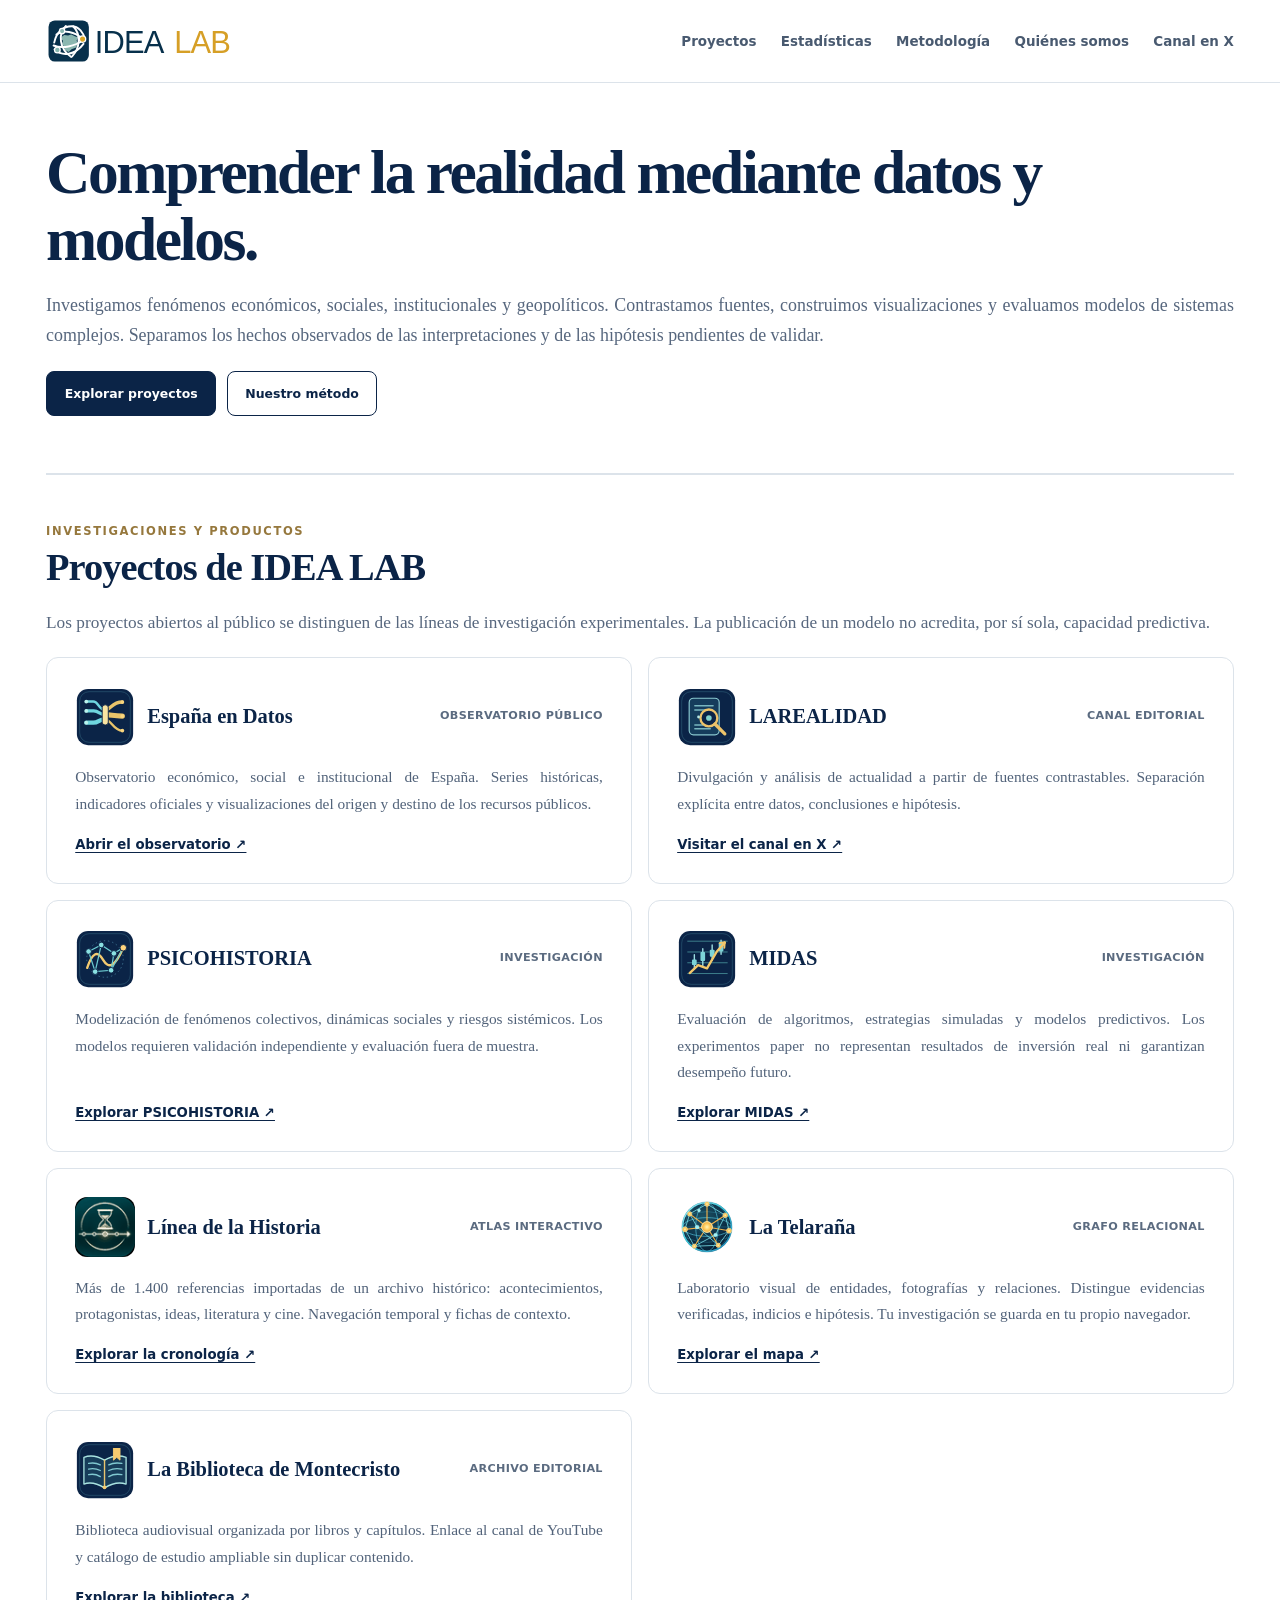
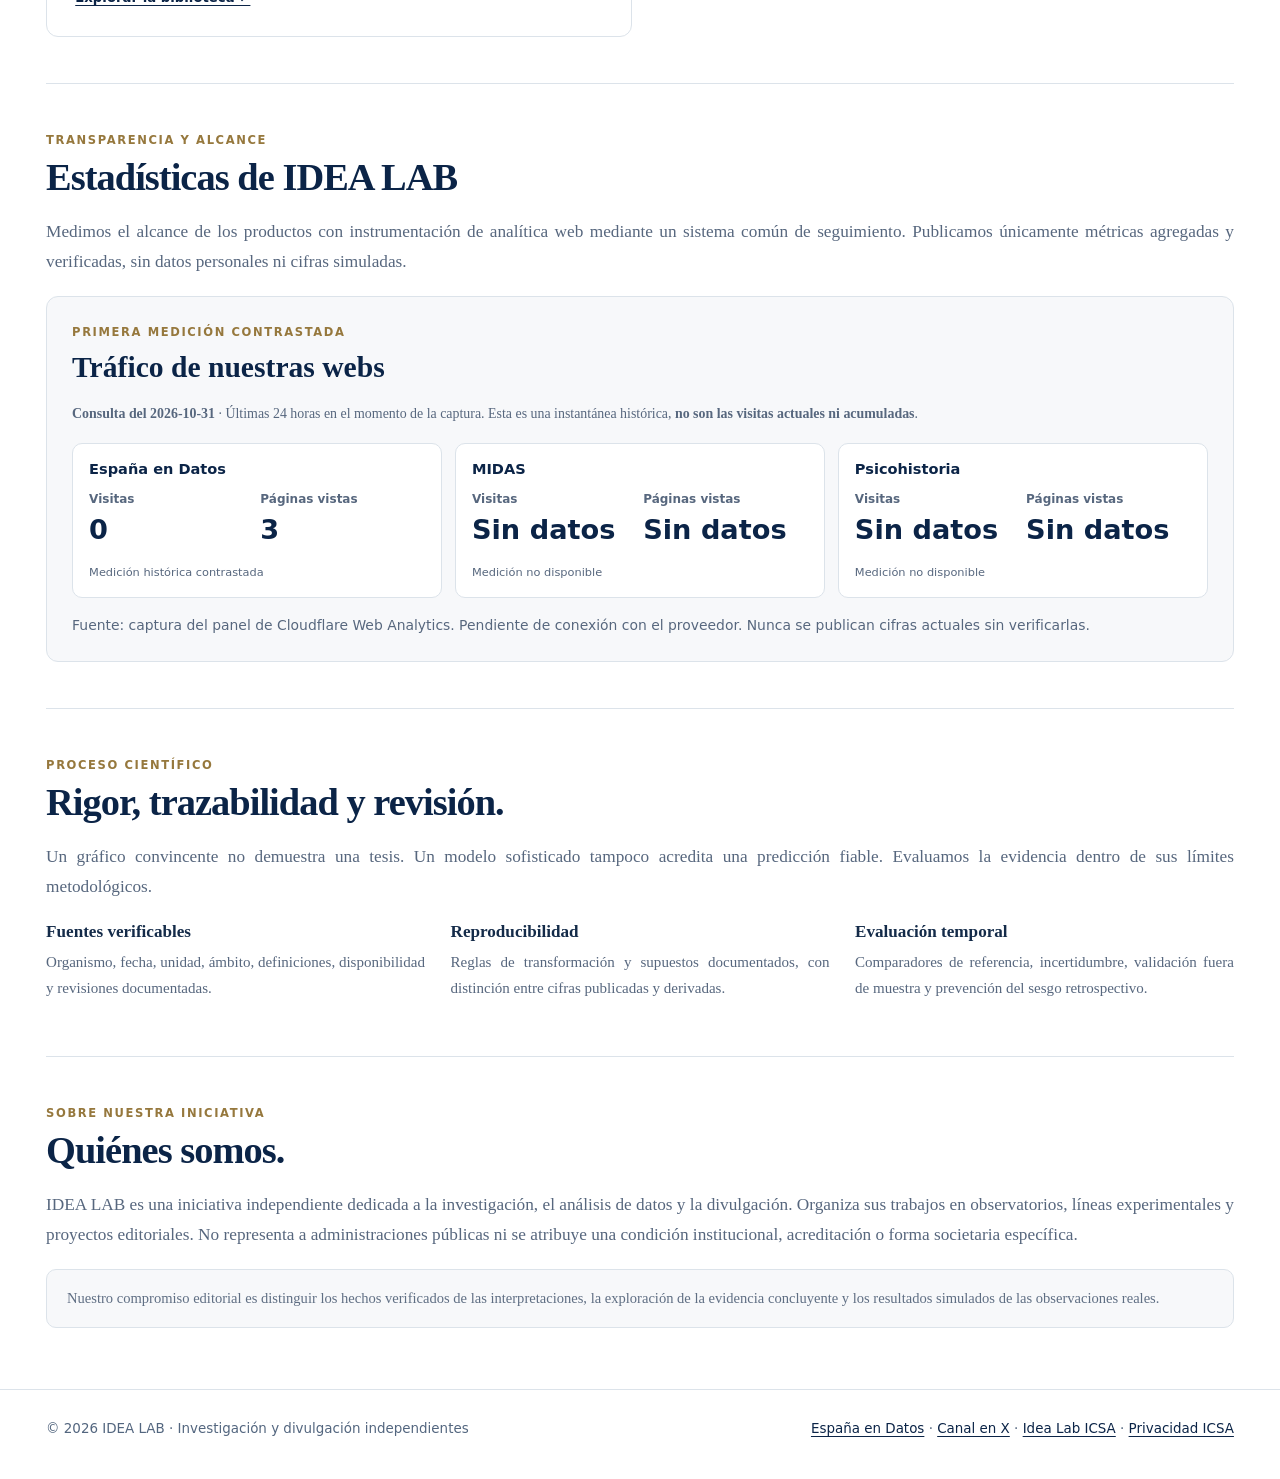
==== commit 6279e31c: "Añadir iconos propios a las siete tarjetas de proyectos IDEA LAB y validar recursos" ====
--- a/index.html
+++ b/index.html
@@ -46,10 +46,13 @@
     .card {border:1px solid var(--line);border-radius:12px;padding:clamp(18px,2.2vw,30px);display:flex;flex-direction:column;min-height:0;background:#fff}
     .cardtop {display:flex;align-items:baseline;justify-content:space-between;gap:12px;flex-wrap:wrap}
     .cardtop.with-project-icon{align-items:center}
-    .project-icon-title{display:flex;align-items:center;gap:12px;min-width:0}
-    .project-icon-title img{display:block;width:60px;height:60px;flex:0 0 60px;object-fit:contain}
-    .project-icon-title h3{margin:0}
-    @media(max-width:620px){.project-icon-title img{width:50px;height:50px;flex-basis:50px}}
+    .project-icon-title{display:flex;flex:1 1 auto;align-items:center;gap:12px;min-width:0}
+    .project-icon-title img{display:block;width:60px;height:60px;flex:0 0 60px;object-fit:contain;border-radius:12px}
+    .project-icon-title h3{margin:0;min-width:0;overflow-wrap:normal}
+    .cardtop.with-project-icon .status{flex:0 1 auto;margin-left:auto;text-align:right}
+    @media(max-width:620px){.project-icon-title img{width:50px;height:50px;flex-basis:50px;border-radius:10px}
+      .cardtop.with-project-icon{gap:8px}.project-icon-title{gap:9px}}
+    @media(max-width:390px){.cardtop.with-project-icon .status{width:100%;text-align:left;margin:0}}
     .status {font:750 .7rem/1.5 system-ui,sans-serif;color:#5b6b80;letter-spacing:.03em}
     .card p {font-size:.96rem;color:#52637a;margin:1.1rem 0}
     .textlink {margin-top:auto;font:750 .83rem/1.5 system-ui,sans-serif}
@@ -139,13 +142,13 @@
       <span class="eyebrow">Investigaciones y productos</span><h2 id="proyectos-title">Proyectos de IDEA LAB</h2>
       <p class="sectionintro">Los proyectos abiertos al público se distinguen de las líneas de investigación experimentales. La publicación de un modelo no acredita, por sí sola, capacidad predictiva.</p>
       <div class="cards">
-        <article class="card"><div class="cardtop"><h3>España en Datos</h3><span class="status">OBSERVATORIO PÚBLICO</span></div><p>Observatorio económico, social e institucional de España. Series históricas, indicadores oficiales y visualizaciones del origen y destino de los recursos públicos.</p><a class="textlink" href="https://idealab2026.github.io/dashboard-gobierno/">Abrir el observatorio ↗</a></article>
-        <article class="card"><div class="cardtop"><h3>LAREALIDAD</h3><span class="status">CANAL EDITORIAL</span></div><p>Divulgación y análisis de actualidad a partir de fuentes contrastables. Separación explícita entre datos, conclusiones e hipótesis.</p><a class="textlink" href="https://x.com/LARREALIDAD" target="_blank" rel="noopener noreferrer">Visitar el canal en X ↗</a></article>
-        <article class="card"><div class="cardtop"><h3>PSICOHISTORIA</h3><span class="status">INVESTIGACIÓN</span></div><p>Modelización de fenómenos colectivos, dinámicas sociales y riesgos sistémicos. Los modelos requieren validación independiente y evaluación fuera de muestra.</p><a class="textlink" href="https://idealab2026.github.io/psicohistoria/">Explorar PSICOHISTORIA ↗</a></article>
-        <article class="card"><div class="cardtop"><h3>MIDAS</h3><span class="status">INVESTIGACIÓN</span></div><p>Evaluación de algoritmos, estrategias simuladas y modelos predictivos. Los experimentos paper no representan resultados de inversión real ni garantizan desempeño futuro.</p><a class="textlink" href="https://idealab2026.github.io/laboratorio-cuantitativo/">Explorar MIDAS ↗</a></article>
-        <article class="card"><div class="cardtop"><h3>Línea de la Historia</h3><span class="status">ATLAS INTERACTIVO</span></div><p>Más de 1.400 referencias importadas de un archivo histórico: acontecimientos, protagonistas, ideas, literatura y cine. Navegación temporal y fichas de contexto.</p><a class="textlink" href="/linea-historia/">Explorar la cronología ↗</a></article>
-        <article class="card"><div class="cardtop with-project-icon"><div class="project-icon-title"><img src="/la-telarana/icon.svg?v=20261115" alt="" width="60" height="60" loading="lazy" decoding="async"><h3>La Telaraña</h3></div><span class="status">GRAFO RELACIONAL</span></div><p>Laboratorio visual de entidades, fotografías y relaciones. Distingue evidencias verificadas, indicios e hipótesis. Tu investigación se guarda en tu propio navegador.</p><a class="textlink" href="/la-telarana/">Explorar el mapa ↗</a></article>
-        <article class="card"><div class="cardtop"><h3>La Biblioteca de Montecristo</h3><span class="status">ARCHIVO EDITORIAL</span></div><p>Biblioteca audiovisual organizada por libros y capítulos. Enlace al canal de YouTube y catálogo de estudio ampliable sin duplicar contenido.</p><a class="textlink" href="/biblioteca-montecristo/">Explorar la biblioteca ↗</a></article>
+        <article class="card"><div class="cardtop with-project-icon"><div class="project-icon-title"><img src="/project-icons/espana-en-datos.svg" alt="" width="60" height="60" loading="lazy" decoding="async"><h3>España en Datos</h3></div><span class="status">OBSERVATORIO PÚBLICO</span></div><p>Observatorio económico, social e institucional de España. Series históricas, indicadores oficiales y visualizaciones del origen y destino de los recursos públicos.</p><a class="textlink" href="https://idealab2026.github.io/dashboard-gobierno/">Abrir el observatorio ↗</a></article>
+        <article class="card"><div class="cardtop with-project-icon"><div class="project-icon-title"><img src="/project-icons/larealidad.svg" alt="" width="60" height="60" loading="lazy" decoding="async"><h3>LAREALIDAD</h3></div><span class="status">CANAL EDITORIAL</span></div><p>Divulgación y análisis de actualidad a partir de fuentes contrastables. Separación explícita entre datos, conclusiones e hipótesis.</p><a class="textlink" href="https://x.com/LARREALIDAD" target="_blank" rel="noopener noreferrer">Visitar el canal en X ↗</a></article>
+        <article class="card"><div class="cardtop with-project-icon"><div class="project-icon-title"><img src="/project-icons/psicohistoria.svg" alt="" width="60" height="60" loading="lazy" decoding="async"><h3>PSICOHISTORIA</h3></div><span class="status">INVESTIGACIÓN</span></div><p>Modelización de fenómenos colectivos, dinámicas sociales y riesgos sistémicos. Los modelos requieren validación independiente y evaluación fuera de muestra.</p><a class="textlink" href="https://idealab2026.github.io/psicohistoria/">Explorar PSICOHISTORIA ↗</a></article>
+        <article class="card"><div class="cardtop with-project-icon"><div class="project-icon-title"><img src="/project-icons/midas.svg" alt="" width="60" height="60" loading="lazy" decoding="async"><h3>MIDAS</h3></div><span class="status">INVESTIGACIÓN</span></div><p>Evaluación de algoritmos, estrategias simuladas y modelos predictivos. Los experimentos paper no representan resultados de inversión real ni garantizan desempeño futuro.</p><a class="textlink" href="https://idealab2026.github.io/laboratorio-cuantitativo/">Explorar MIDAS ↗</a></article>
+        <article class="card"><div class="cardtop with-project-icon"><div class="project-icon-title"><img src="/linea-historia/favicon.png" alt="" width="60" height="60" loading="lazy" decoding="async"><h3>Línea de la Historia</h3></div><span class="status">ATLAS INTERACTIVO</span></div><p>Más de 1.400 referencias importadas de un archivo histórico: acontecimientos, protagonistas, ideas, literatura y cine. Navegación temporal y fichas de contexto.</p><a class="textlink" href="/linea-historia/">Explorar la cronología ↗</a></article>
+        <article class="card"><div class="cardtop with-project-icon"><div class="project-icon-title"><img src="/la-telarana/icon.svg" alt="" width="60" height="60" loading="lazy" decoding="async"><h3>La Telaraña</h3></div><span class="status">GRAFO RELACIONAL</span></div><p>Laboratorio visual de entidades, fotografías y relaciones. Distingue evidencias verificadas, indicios e hipótesis. Tu investigación se guarda en tu propio navegador.</p><a class="textlink" href="/la-telarana/">Explorar el mapa ↗</a></article>
+        <article class="card"><div class="cardtop with-project-icon"><div class="project-icon-title"><img src="/project-icons/biblioteca-montecristo.svg" alt="" width="60" height="60" loading="lazy" decoding="async"><h3>La Biblioteca de Montecristo</h3></div><span class="status">ARCHIVO EDITORIAL</span></div><p>Biblioteca audiovisual organizada por libros y capítulos. Enlace al canal de YouTube y catálogo de estudio ampliable sin duplicar contenido.</p><a class="textlink" href="/biblioteca-montecristo/">Explorar la biblioteca ↗</a></article>
       </div>
     </section>
     <section class="section" id="estadisticas" aria-labelledby="estadisticas-title">
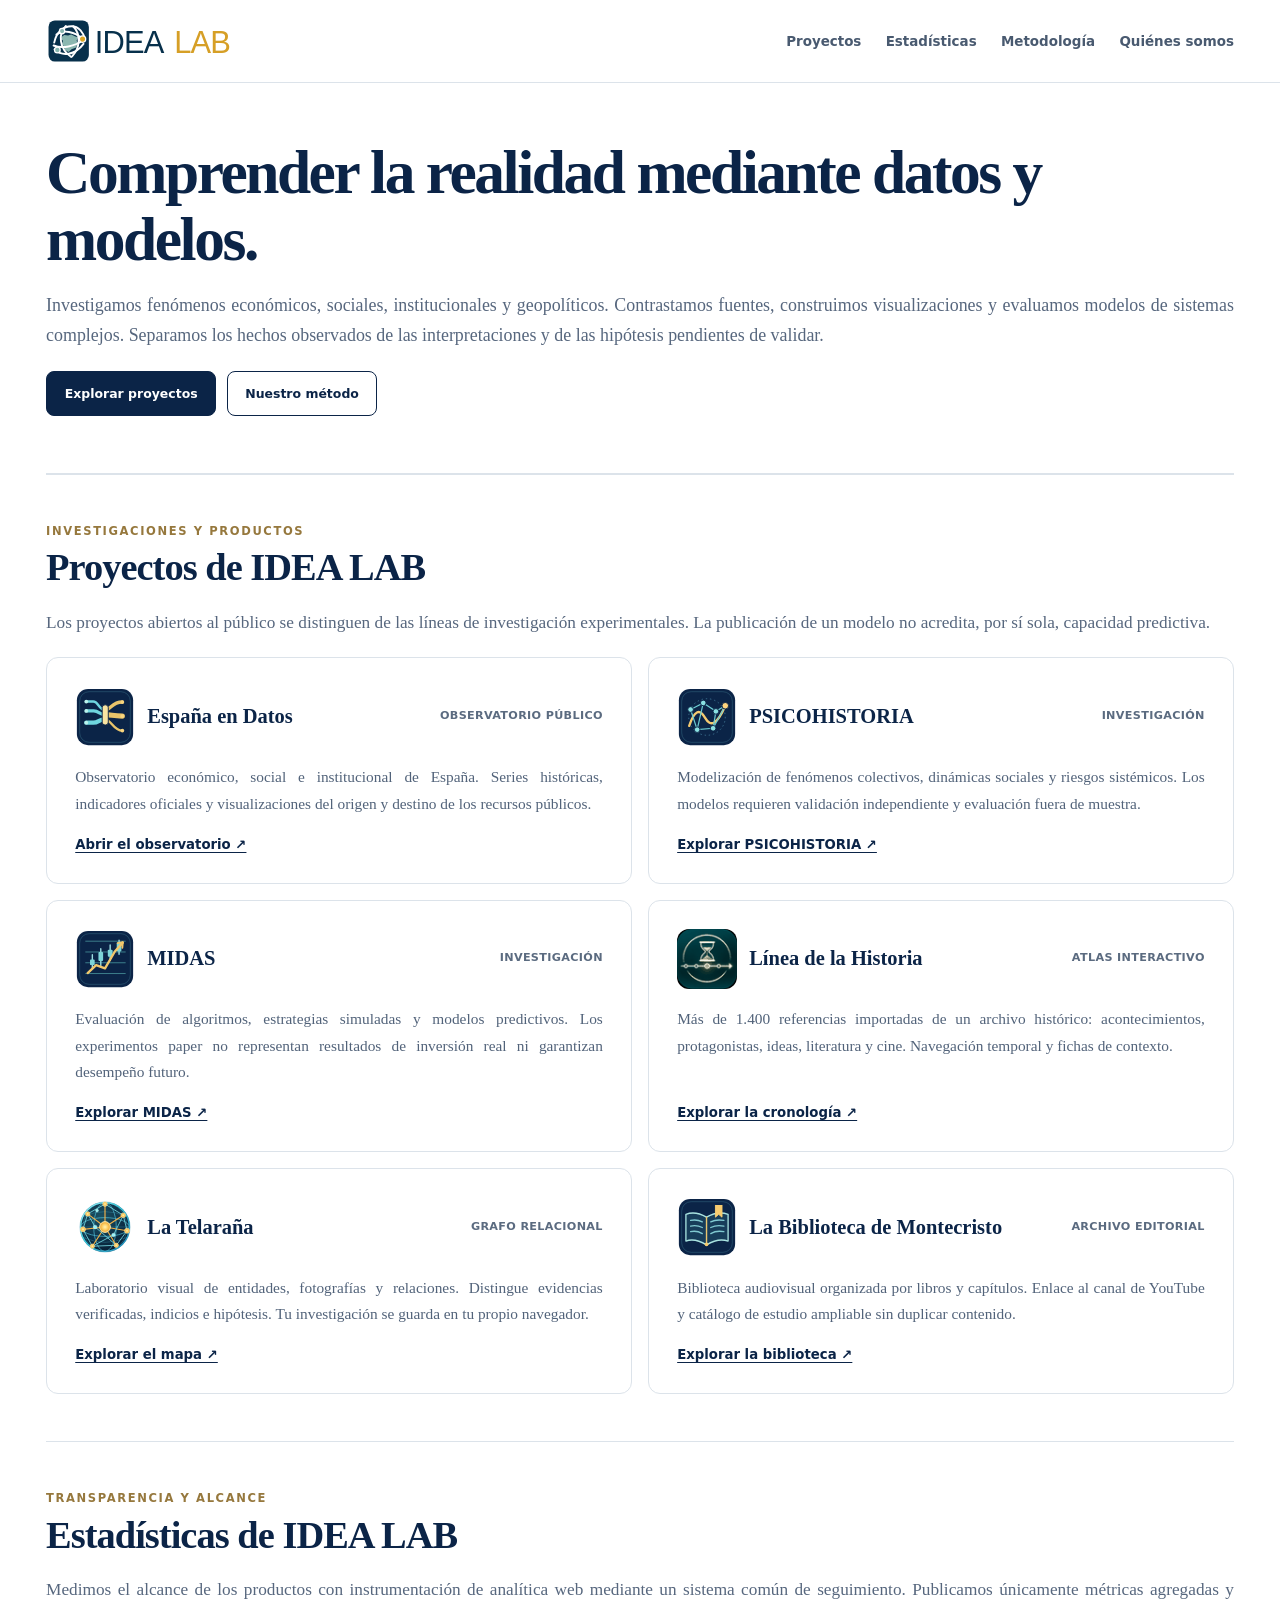
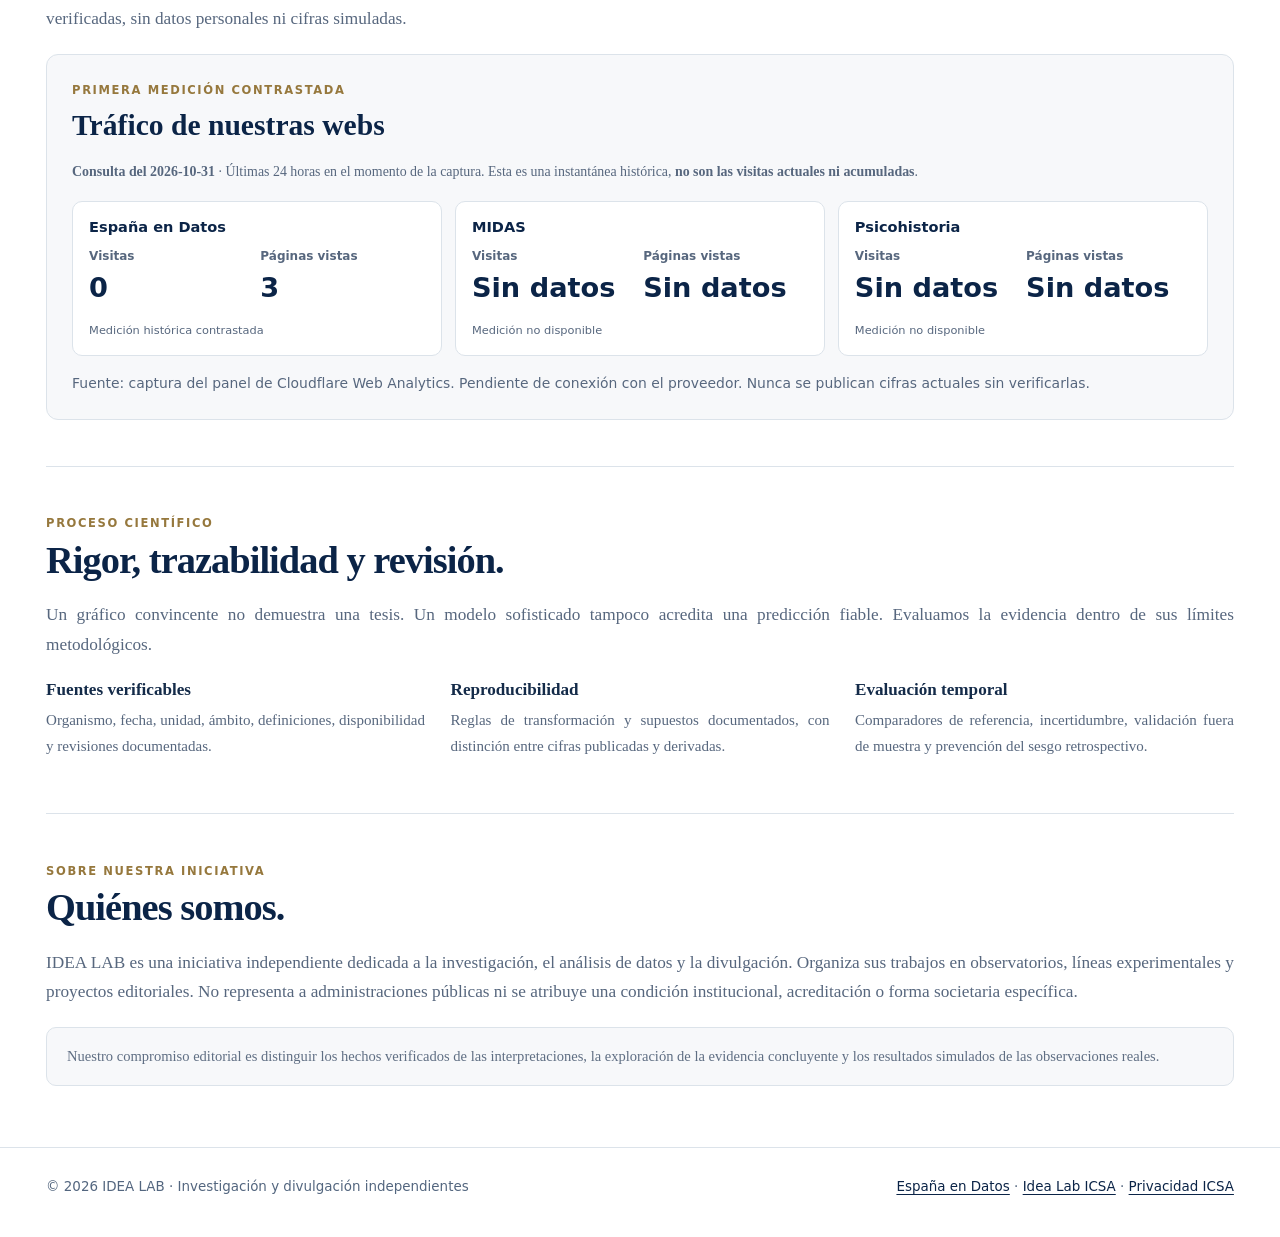
==== commit 830820b7: "Retirar temporalmente canal de X de la portada, menú y pie de IDEA LAB" ====
--- a/index.html
+++ b/index.html
@@ -130,7 +130,7 @@
 <body>
   <header class="header"><div class="container headinner">
     <a class="brand" href="/" aria-label="IDEA LAB · Inicio"><img src="/logo-idea-lab.svg" width="208" height="50" alt="IDEA LAB"></a>
-    <nav class="nav" aria-label="Menú principal"><a href="#proyectos">Proyectos</a><a href="#estadisticas">Estadísticas</a><a href="#metodo">Metodología</a><a href="#nosotros">Quiénes somos</a><a href="https://x.com/LARREALIDAD" target="_blank" rel="noopener noreferrer">Canal en X</a></nav>
+    <nav class="nav" aria-label="Menú principal"><a href="#proyectos">Proyectos</a><a href="#estadisticas">Estadísticas</a><a href="#metodo">Metodología</a><a href="#nosotros">Quiénes somos</a></nav>
   </div></header>
   <main class="container">
     <section class="hero" aria-labelledby="main-title">
@@ -143,7 +143,6 @@
       <p class="sectionintro">Los proyectos abiertos al público se distinguen de las líneas de investigación experimentales. La publicación de un modelo no acredita, por sí sola, capacidad predictiva.</p>
       <div class="cards">
         <article class="card"><div class="cardtop with-project-icon"><div class="project-icon-title"><img src="/project-icons/espana-en-datos.svg" alt="" width="60" height="60" loading="lazy" decoding="async"><h3>España en Datos</h3></div><span class="status">OBSERVATORIO PÚBLICO</span></div><p>Observatorio económico, social e institucional de España. Series históricas, indicadores oficiales y visualizaciones del origen y destino de los recursos públicos.</p><a class="textlink" href="https://idealab2026.github.io/dashboard-gobierno/">Abrir el observatorio ↗</a></article>
-        <article class="card"><div class="cardtop with-project-icon"><div class="project-icon-title"><img src="/project-icons/larealidad.svg" alt="" width="60" height="60" loading="lazy" decoding="async"><h3>LAREALIDAD</h3></div><span class="status">CANAL EDITORIAL</span></div><p>Divulgación y análisis de actualidad a partir de fuentes contrastables. Separación explícita entre datos, conclusiones e hipótesis.</p><a class="textlink" href="https://x.com/LARREALIDAD" target="_blank" rel="noopener noreferrer">Visitar el canal en X ↗</a></article>
         <article class="card"><div class="cardtop with-project-icon"><div class="project-icon-title"><img src="/project-icons/psicohistoria.svg" alt="" width="60" height="60" loading="lazy" decoding="async"><h3>PSICOHISTORIA</h3></div><span class="status">INVESTIGACIÓN</span></div><p>Modelización de fenómenos colectivos, dinámicas sociales y riesgos sistémicos. Los modelos requieren validación independiente y evaluación fuera de muestra.</p><a class="textlink" href="https://idealab2026.github.io/psicohistoria/">Explorar PSICOHISTORIA ↗</a></article>
         <article class="card"><div class="cardtop with-project-icon"><div class="project-icon-title"><img src="/project-icons/midas.svg" alt="" width="60" height="60" loading="lazy" decoding="async"><h3>MIDAS</h3></div><span class="status">INVESTIGACIÓN</span></div><p>Evaluación de algoritmos, estrategias simuladas y modelos predictivos. Los experimentos paper no representan resultados de inversión real ni garantizan desempeño futuro.</p><a class="textlink" href="https://idealab2026.github.io/laboratorio-cuantitativo/">Explorar MIDAS ↗</a></article>
         <article class="card"><div class="cardtop with-project-icon"><div class="project-icon-title"><img src="/linea-historia/favicon.png" alt="" width="60" height="60" loading="lazy" decoding="async"><h3>Línea de la Historia</h3></div><span class="status">ATLAS INTERACTIVO</span></div><p>Más de 1.400 referencias importadas de un archivo histórico: acontecimientos, protagonistas, ideas, literatura y cine. Navegación temporal y fichas de contexto.</p><a class="textlink" href="/linea-historia/">Explorar la cronología ↗</a></article>
@@ -167,7 +166,7 @@
       <p class="note">Nuestro compromiso editorial es distinguir los hechos verificados de las interpretaciones, la exploración de la evidencia concluyente y los resultados simulados de las observaciones reales.</p>
     </section>
   </main>
-  <footer class="footer"><div class="container footinner"><span>© 2026 IDEA LAB · Investigación y divulgación independientes</span><span><a href="https://idealab2026.github.io/dashboard-gobierno/">España en Datos</a> · <a href="https://x.com/LARREALIDAD" target="_blank" rel="noopener noreferrer">Canal en X</a> · <a href="/icsa/">Idea Lab ICSA</a> · <a href="/icsa/privacidad.html">Privacidad ICSA</a></span></div></footer>
+  <footer class="footer"><div class="container footinner"><span>© 2026 IDEA LAB · Investigación y divulgación independientes</span><span><a href="https://idealab2026.github.io/dashboard-gobierno/">España en Datos</a> · <a href="/icsa/">Idea Lab ICSA</a> · <a href="/icsa/privacidad.html">Privacidad ICSA</a></span></div></footer>
 <script type="module" src="/stats.js"></script>
 </body>
 </html>
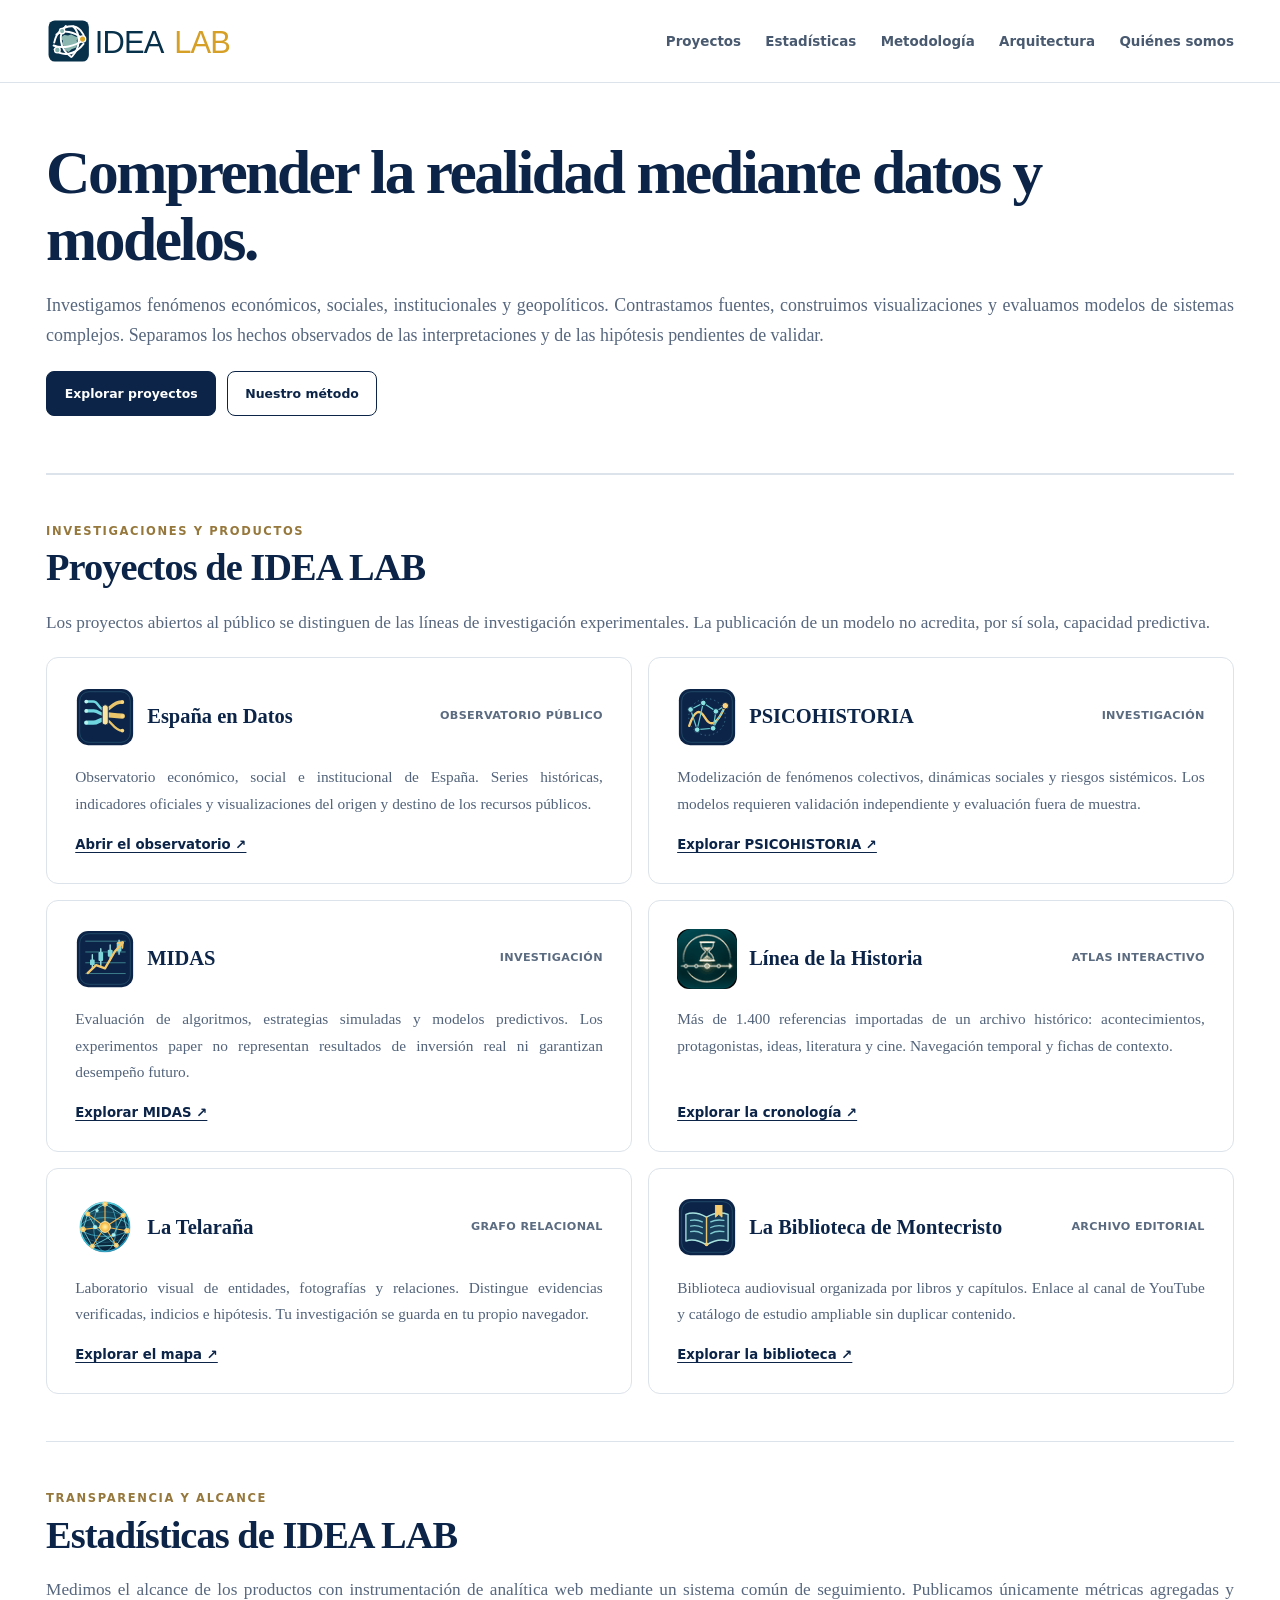
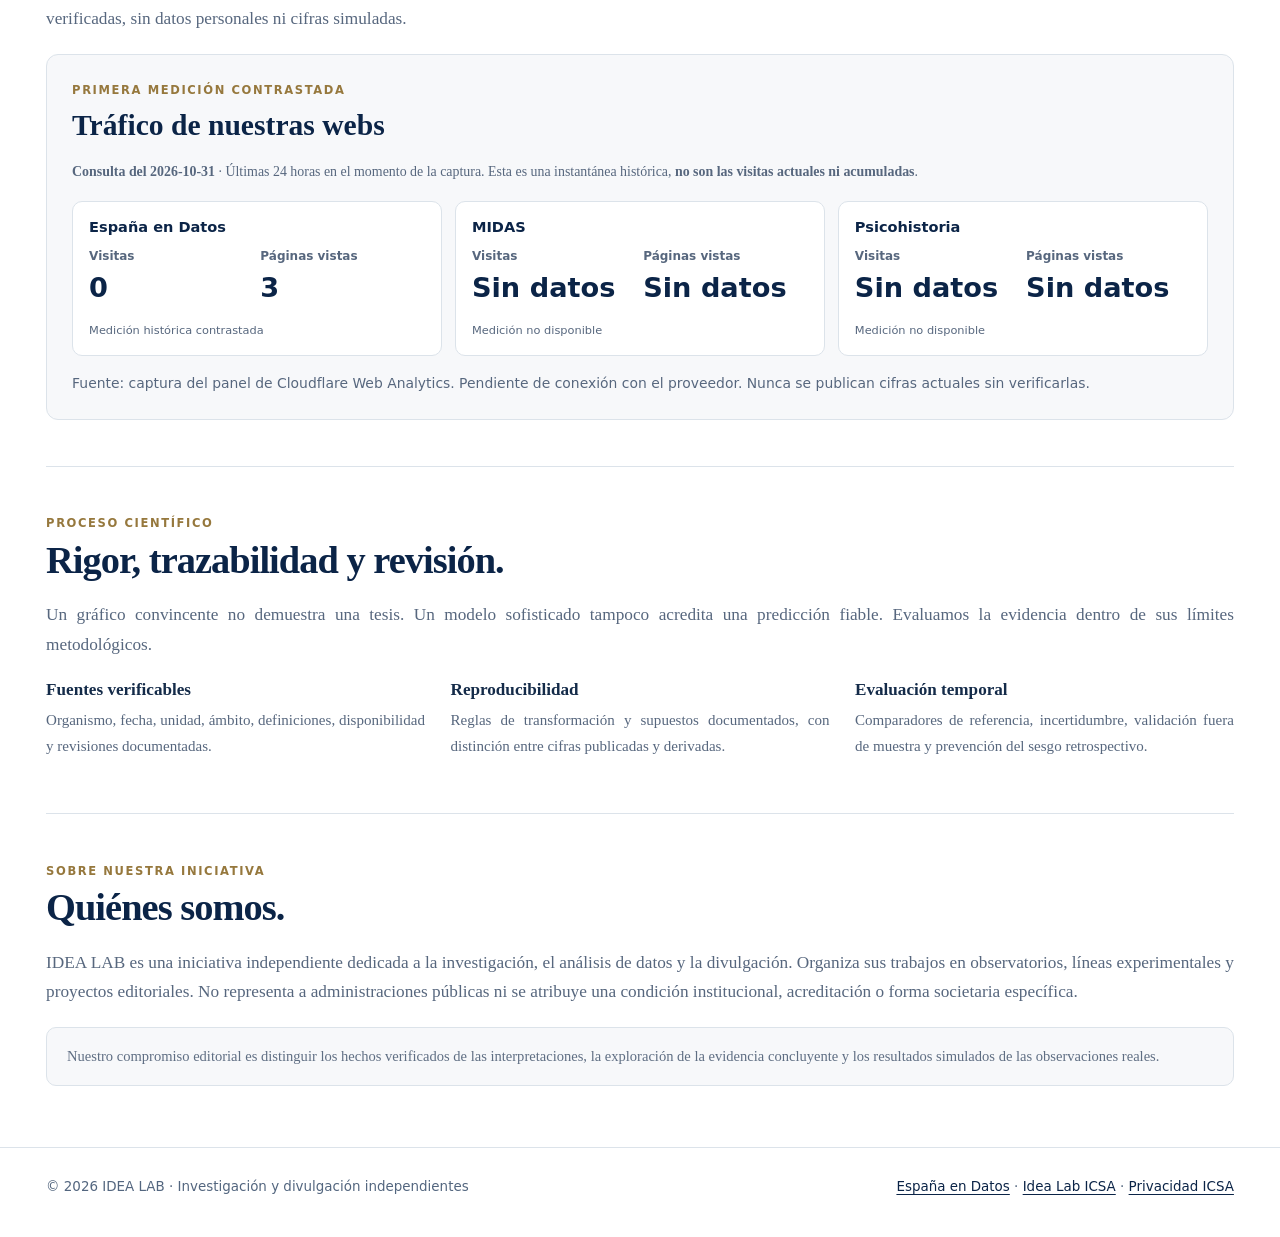
==== commit b5c65397: "Add read-only architecture page and preserve strict publication boundary" ====
--- a/index.html
+++ b/index.html
@@ -130,7 +130,7 @@
 <body>
   <header class="header"><div class="container headinner">
     <a class="brand" href="/" aria-label="IDEA LAB · Inicio"><img src="/logo-idea-lab.svg" width="208" height="50" alt="IDEA LAB"></a>
-    <nav class="nav" aria-label="Menú principal"><a href="#proyectos">Proyectos</a><a href="#estadisticas">Estadísticas</a><a href="#metodo">Metodología</a><a href="#nosotros">Quiénes somos</a></nav>
+    <nav class="nav" aria-label="Menú principal"><a href="#proyectos">Proyectos</a><a href="#estadisticas">Estadísticas</a><a href="#metodo">Metodología</a><a href="/arquitectura/">Arquitectura</a><a href="#nosotros">Quiénes somos</a></nav>
   </div></header>
   <main class="container">
     <section class="hero" aria-labelledby="main-title">
